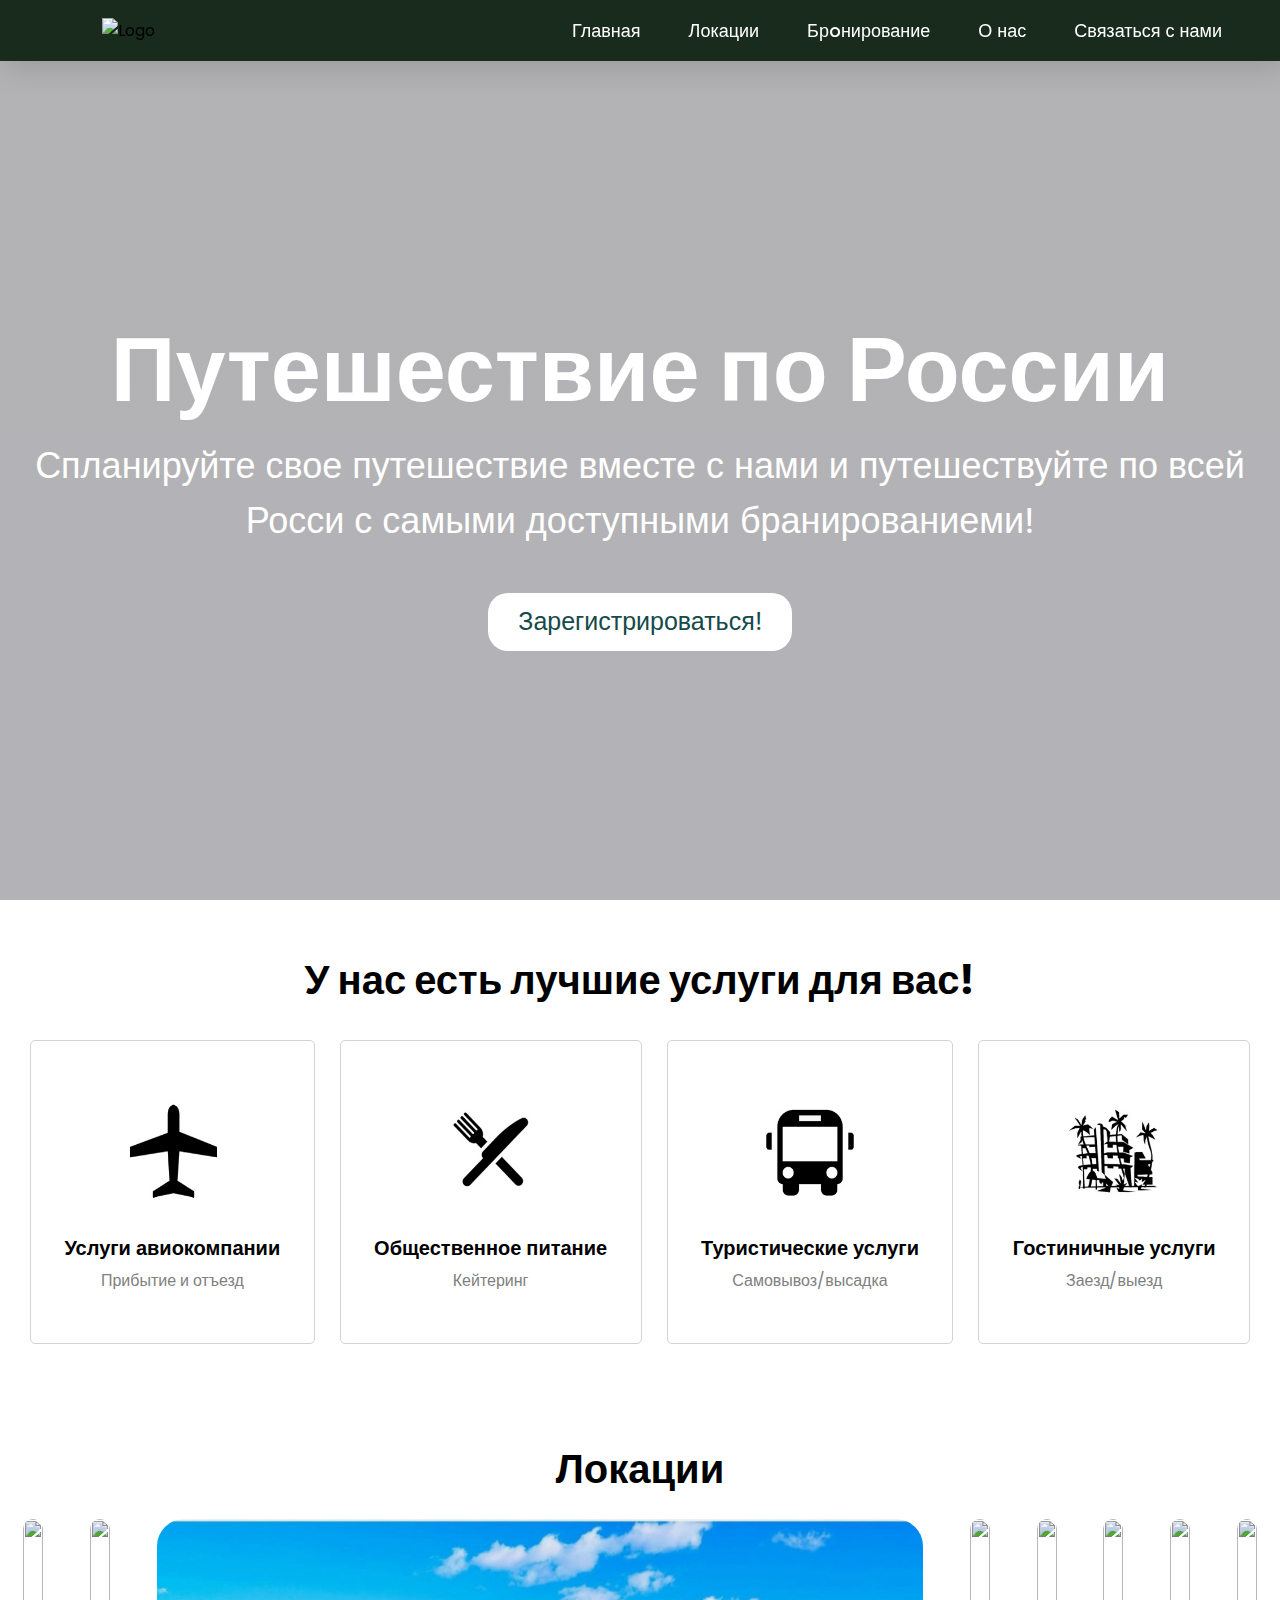
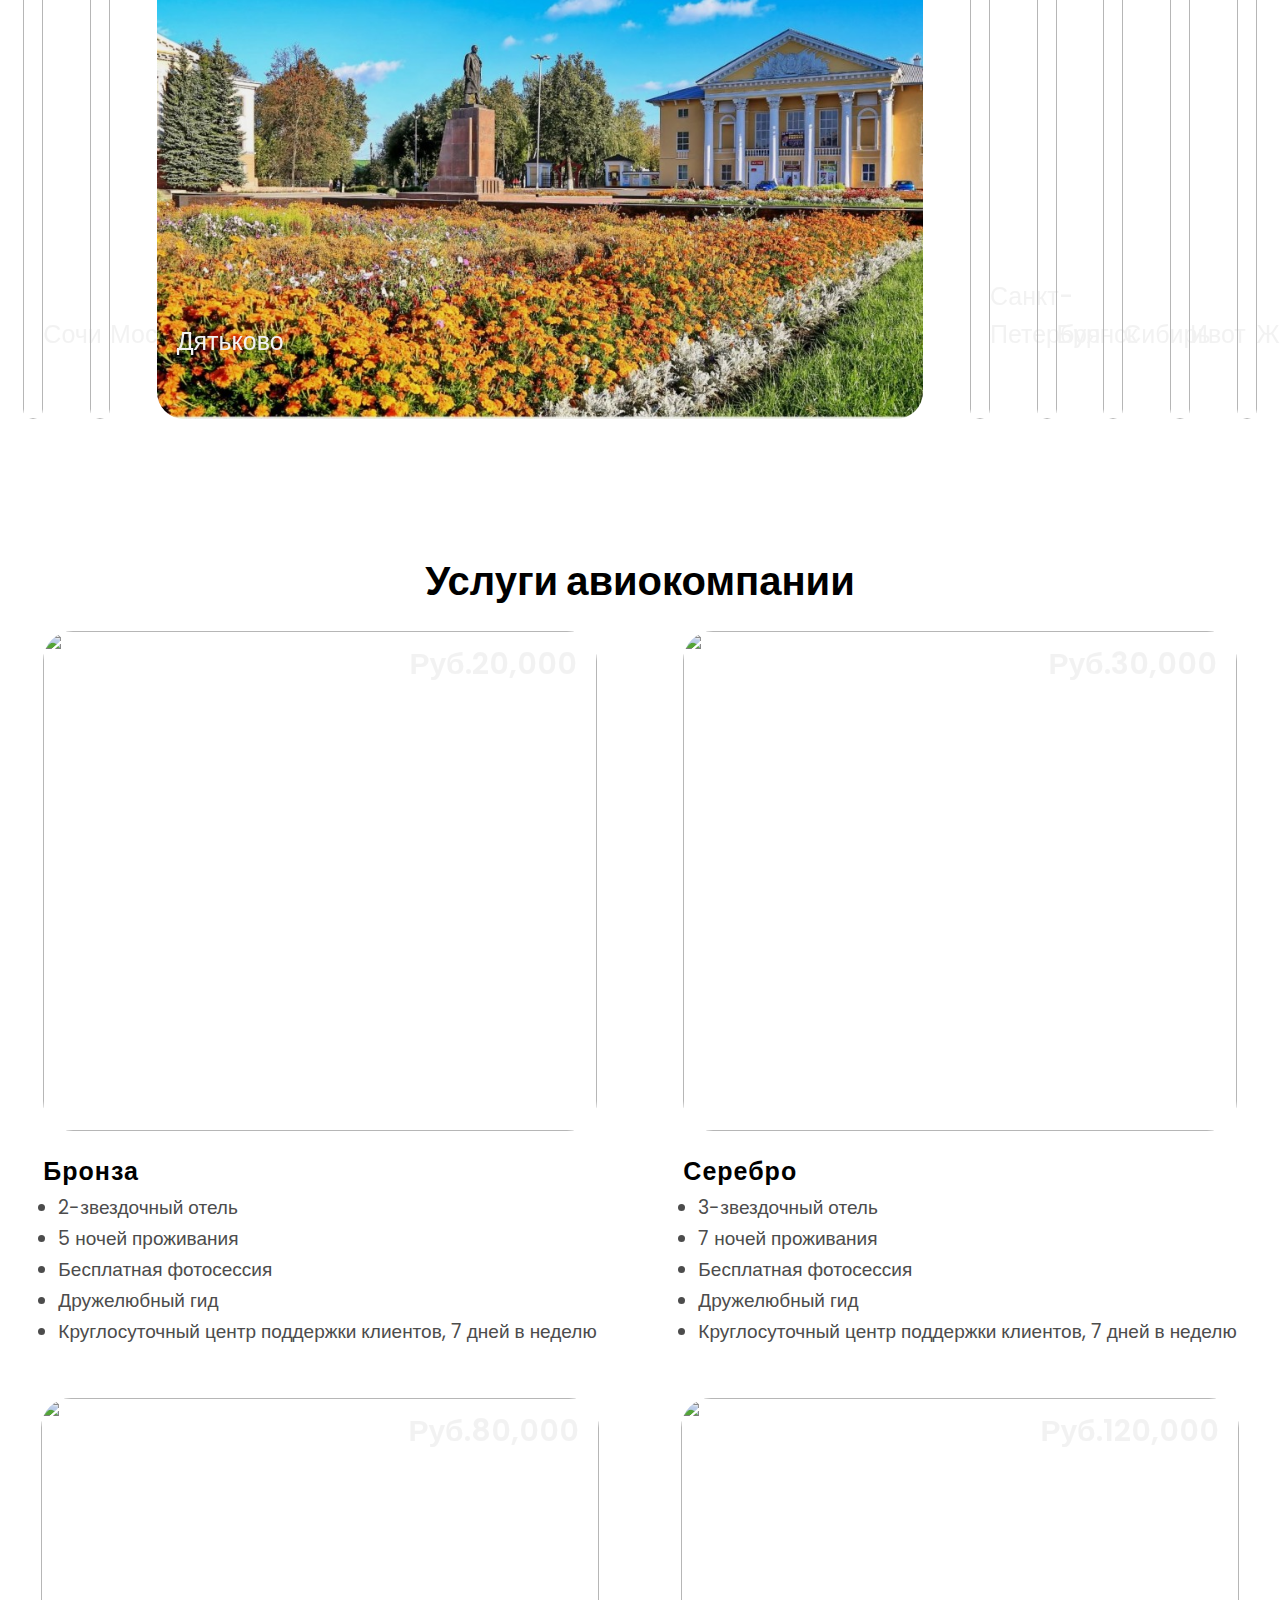
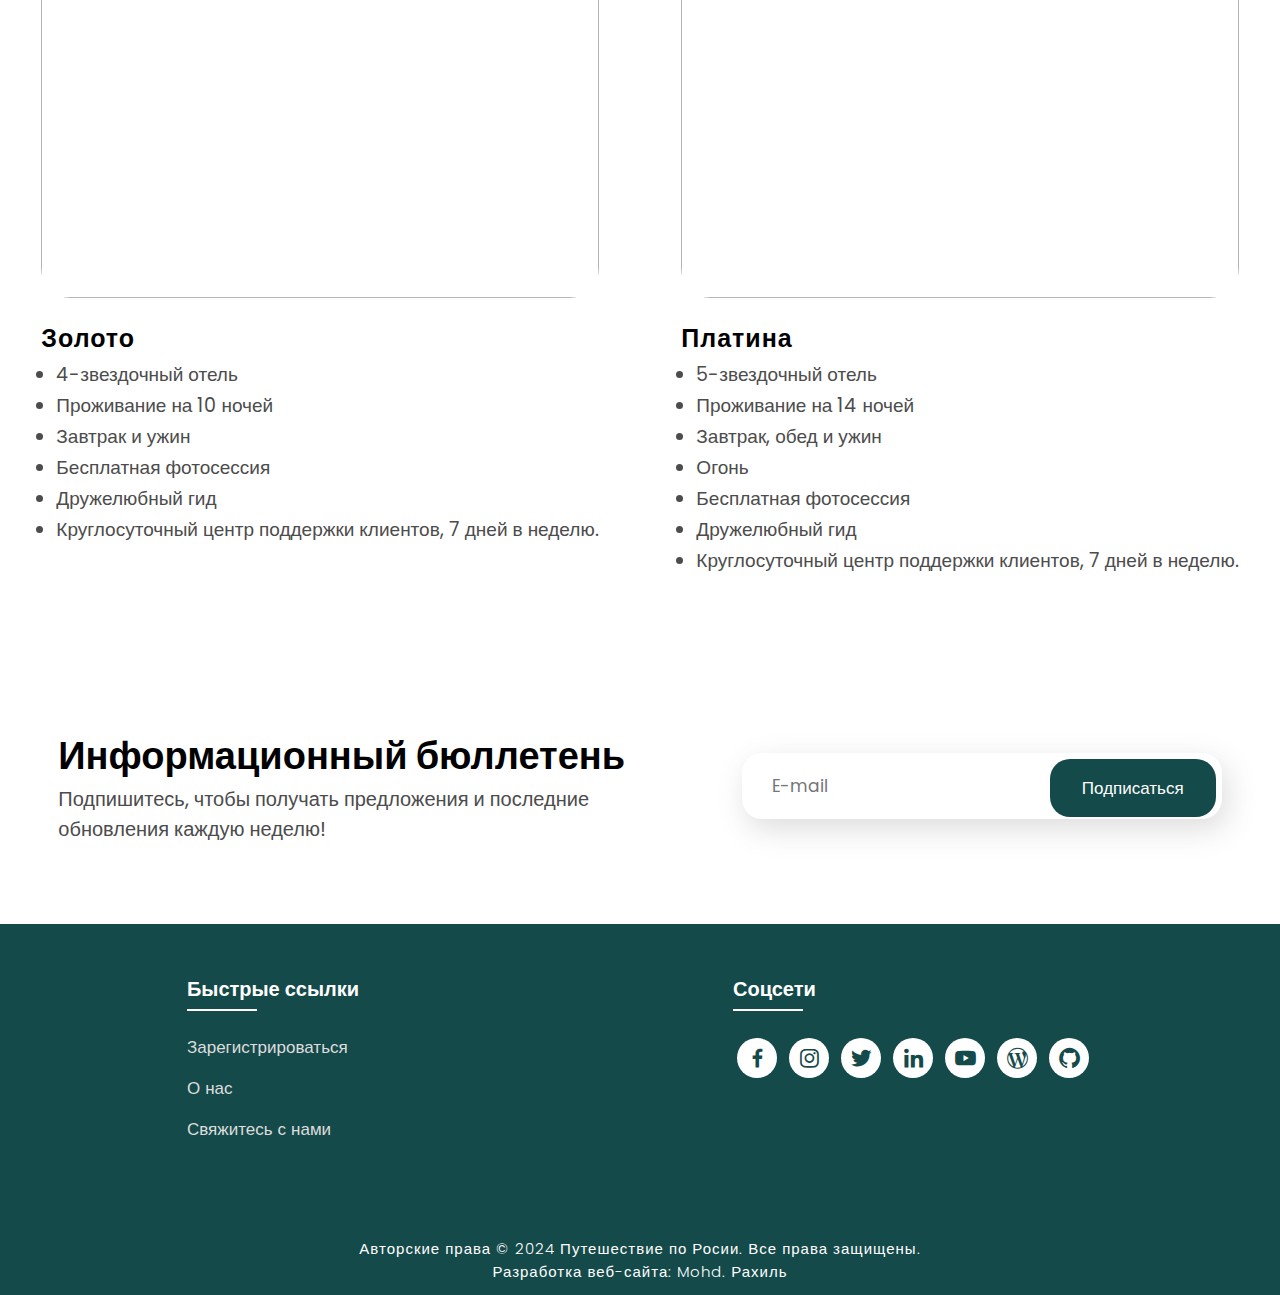
==== Путешествие по Росии/index.html @ 88f35659 "Add files via upload" ====
<!DOCTYPE html>
<html lang="ru">
<head>
    <meta charset="UTF-8">
    <meta http-equiv="X-UA-Compatible" content="IE=edge">
    <meta name="viewport" content="width=device-width, initial-scale=1.0">
    <title>Путешествие по России</title>
    <link rel="icon" href="./files/logo.png">
    <link rel="stylesheet" type="text/css" href="./css/style.css">
    <link rel="preconnect" href="https://fonts.googleapis.com">
    <link rel="preconnect" href="https://fonts.gstatic.com" crossorigin>
    <link href="https://fonts.googleapis.com/css2?family=Paytone+One&family=Poppins:wght@100;200;300;400;500;600;700;800;900&display=swap" rel="stylesheet">
    <link rel="stylesheet"
    href="https://unpkg.com/boxicons@latest/css/boxicons.min.css">
   
</head>
<body>

<!-- Background Video & Header -->

    <div class="banner">
        <video src="./files/bgvid.mp4" type="video/mp4" autoplay muted loop></video>
    
    <!-- Header -->

    <div class="content" id="home"> 
        <nav>
            <img src="./files/logo.png" class="logo" alt="Logo" title="FirstFlight Travels">
            
            <ul class="navbar">
                <li>
                    <a href="#home">Главная</a>
                    <a href="#locations">Локации</a>
                    <a href="#package">Брoнирование</a>
                    <a href="./about.html">О нас</a>
                    <a href="./about.html">Связаться с нами</a>
                </li>
            </ul>
        </nav>
 
        <div class="title">
            <h1>Путешествие по России</h1>
            <p>Спланируйте свое путешествие вместе с нами и путешествуйте по всей Росси с самыми доступными бранированиеми!</p>
            <a href="./register.html" class="button">Зарегистрироваться!</a>
        </div>
        </div>
    </div>

<!-- Services -->

<section class="container">
    <div class="text">
        <h2>У нас есть лучшие услуги для вас!</h2>
    </div>
    <div class="rowitems">
        <div class="container-box">
        <div class="container-image">
           <img src="./files/1a.jpg" alt="Flight Services">
        </div>
            <h4>Услуги авиокомпании</h4>
            <p>Прибытие и отъезд</p>
        </div>
    
        <div class="container-box">
        <div class="container-image">
           <img src="./files/2a.jpg" alt="Food Services">
        </div>
            <h4>Общественное питание</h4>
            <p>Кейтеринг</p>
        </div>

        <div class="container-box">
        <div class="container-image">
            <img src="./files/3a.jpg" alt="Travel Services">
        </div>
            <h4>Туристические услуги</h4>
            <p>Самовывоз/высадка</p>
        </div>

        <div class="container-box">
        <div class="container-image">
            <img src="./files/4a.jpg" alt="Hotel Services">
        </div>
            <h4>Гостиничные услуги</h4>
            <p>Заезд/выезд</p>
        </div>

    </div>

    </div>

</section>

<!-- Locations -->

<section class="locations" id="locations">
    <div class="package-title">
        <h2>Локации</h2>
    </div>

    <div class="location-content">
        
        <a href="./locations.html#kashmir" target="_blank"><div class="col-content">
            <img src="./files/otdyh-sochi1.jpg" alt="">
            <h5>Сочи</h5>
        </div></a>

        <a href="./locations.html#istanbul" target="_blank"><div class="col-content">
            <img src="./files/moskva.jpg" alt="">
            <h5></h5>
            <h5>Москва</h5>
        </div></a>

        <a href="./locations.html#paris" target="_blank"><div class="col-content">
            <img src="./files/12_1591648976.jpg" alt="">
            <h5>Дятьково</h5>
        </div></a>

        <a href="./locations.html#bali" target="_blank"><div class="col-content">
            <img src="./files/Alye-Parusa-Sankt-Peterburg.jpg" alt="">
            <h5>Санкт-Петербург</h5>
        </div></a>

        <a href="./locations.html#dubai" target="_blank"><div class="col-content">
            <img src="./files/Курган-Бессмертия.jpg" alt="">
            <h5>Брянск</h5>
        </div></a>

        <a href="./locations.html#geneva" target="_blank"><div class="col-content">
            <img src="./files/сивирь.jpeg" alt="">
            <h5>Сибирь</h5>
        </div></a>

        <a href="./locations.html#port-blair" target="_blank"><div class="col-content">
            <img src="./files/ivot_001_20100808_vabrk.jpg" alt="">
            <h5>Ивот</h5>
        </div></a>

        <a href="./locations.html#rome" target="_blank"><div class="col-content">
            <img src="./files/Железногорск.jpg" alt="">
            <h5>Железногорск</h5>
        </div></a>

    </div>
</section>

<!-- Packages -->

<section class="package" id="package">
    <div class="package-title">
        <h2>Услуги авиокомпании</h2>
    </div>

    <div class="package-content">
        
        <div class="box">
            <div class="image">
                <img src="./files/p1.jpg" alt="">
                <h3>Руб.20,000</h3>
            </div>
        
        <div class="dest-content">
            <div class="location">
                <h4>Бронза</h4>
                <ul class="pac-details">
                    <li>2-звездочный отель</li>
                    <li>5 ночей проживания</li>
                    <li>Бесплатная фотосессия</li>
                    <li>Дружелюбный гид</li>
                    <li>Круглосуточный центр поддержки клиентов, 7 дней в неделю</li>
                </ul>
            </div>
        </div>
        </div>
        
        <div class="box">
            <div class="image">
                <img src="./files/p2.jpg" alt="">
                <h3>Руб.30,000</h3>
            </div>
        
        <div class="dest-content">
            <div class="location">
                <h4>Серебро</h4>
                <ul class="pac-details">
                    <li>3-звездочный отель</li>
                    <li>7 ночей проживания</li>
                    <li>Бесплатная фотосессия</li>
                    <li>Дружелюбный гид</li>
                    <li>Круглосуточный центр поддержки клиентов, 7 дней в неделю</li>
                </ul>
            </div>
        </div>
        </div>

        <div class="box">
            <div class="image">
                <img src="./files/p3.jpg" alt="">
                <h3>Руб.80,000</h3>
            </div>
        
        <div class="dest-content">
            <div class="location">
                <h4>Золото</h4>
                <ul class="pac-details">
                    <li>4-звездочный отель</li>
                    <li>Проживание на 10 ночей</li>
                    <li>Завтрак и ужин</li>
                    <li>Бесплатная фотосессия</li>
                    <li>Дружелюбный гид</li>
                    <li>Круглосуточный центр поддержки клиентов, 7 дней в неделю.</li>
                </ul>
            </div>
        </div>
        </div>

        <div class="box">
            <div class="image">
                <img src="./files/p4.jpg" alt="">
                <h3>Руб.120,000</h3>
            </div>
        
        <div class="dest-content">
            <div class="location">
                <h4>Платина</h4>
                <ul class="pac-details">
                    <li>5-звездочный отель</li>
                    <li>Проживание на 14 ночей</li>
                    <li>Завтрак, обед и ужин</li>
                    <li>Огонь</li>
                    <li>Бесплатная фотосессия</li>
                    <li>Дружелюбный гид</li>
                    <li>Круглосуточный центр поддержки клиентов, 7 дней в неделю.</li>
                </ul>
            </div>
        </div>
        </div>

    </div>

</section>

<!-- Newsletter -->

<section class="newsletter">
    <div class="newstext">
        <h2>Информационный бюллетень</h2>
        <p>Подпишитесь, чтобы получать предложения и последние<br>обновления каждую неделю!</p>
    </div>

    <div class="send">
        <form action="">
            <input type="email" name="emailid" placeholder="E-mail" required>
            <input type="submit" value="Подписаться">
        </form>
    </div>

</section>

<!-- Footer -->

<section class="footer">
    <div class="foot">
        <div class="footer-content">
            
            <div class="footlinks">
                <h4>Быстрые ссылки</h4>
                <ul>
                    <li><a href="./register.html">Зарегистрироваться</a></li>
                    <li><a href="./about.html">О нас</a></li>
                    <li><a href="./contact.html">Свяжитесь с нами</a></li>
                </ul>
            </div>

            <div class="footlinks">
                <h4>Соцсети</h4>
                <div class="social">
                    <a href="https://www.facebook.com/mohd.rahil.blogger" target="_blank"><i class='bx bxl-facebook'></i></a>
                    <a href="https://www.instagram.com/mohdrahil101" target="_blank"><i class='bx bxl-instagram' ></i></a>
                    <a href="https://www.twitter.com/mohdrahil101" target="_blank"><i class='bx bxl-twitter' ></i></a>
                    <a href="https://www.linkedin.com/in/mohdrahil101" target="_blank"><i class='bx bxl-linkedin' ></i></a>
                    <a href="https://www.youtube.com/techdollarz" target="_blank"><i class='bx bxl-youtube' ></i></a>
                    <a href="https://www.mohdrahil.wordpress.com" target="_blank"><i class='bx bxl-wordpress' ></i></a>
                    <a href="https://www.github.com/mohdrahil101" target="_blank"><i class='bx bxl-github'></i></a>
                </div>
            </div>
            
        </div>
    </div>

    <div class="end">
        <p>Авторские права © 2024 Путешествие по Росии. Все права защищены.<br>Разработка веб-сайта: Mohd. Рахиль</p>
    </div>
</section>


 
</body>
</html>
---- Путешествие по Росии/css/style.css ----
*{
    padding:0;
    margin:0;
    box-sizing:border;
    font-family:'Poppins',sans-serif;
    text-decoration: none;
    list-style: none;
    scroll-behavior: smooth;
}

/* Home page */

.banner{
    width:100%;
    height: 100vh;
    overflow: hidden;
    display: flex;
    justify-content: center;
    align-items: center;
}

.banner video{
    position: absolute;
    top: 0;
    left: 0;
    object-fit: cover;
    width: 100%;
    height: 100%;
    pointer-events: none;
}

.content{
    position: relative;
    z-index: 1;
    width: 100%;
    height: 100vh;
    background-image: linear-gradient(rgba(1, 0, 5, 0.3),rgba(4, 1, 17, 0.3));



}

nav{
    width: 100%;
    position: fixed;
    background-color: rgb(24, 43, 28);
    box-shadow: 5px 5px 30px rgba(0, 0, 0, 15%);
    display: flex;
    align-items: center;
    justify-content: space-between;
}

nav .logo{
    width: 60px;
    margin: 2vh;
    margin-left: 8%;
}

nav ul li{
    list-style: none;
    display: inline-block;
    margin-left: 40px;
}

.navbar{
    display: flex;
    margin-right: 4vh;
}

.navbar a{
    color: white;
    font-size: 18px;
    padding: 10px 22px;
    border-radius: 4px;
    font-weight: 500;   
    text-decoration: none;
    transition: ease 0.40s;
}

.navbar a:hover,.navbar a.active{
    background: white;
    color: black;
    box-shadow: 5px 10px 30px rgb(85 85 85 / 20%);
    border-radius: 5px;
    
}

nav ul li a{
    text-decoration: none;
    color: rgb(255, 255, 255);
    font-size: 17px;
}

.title{
    text-decoration: none;
    /* display: inline-block; */
    font-size: 4vh;
    color: rgb(255, 255, 255);
    padding: 14px 17px;
    margin-top: 32vh;
    text-align: center;
    vertical-align: center;
}

.title h1{
    font-size: 10vh;
    text-shadow: 2px black;
    transition: ease 0.3s;
}

.title h1:hover{
    color:transparent;
    -webkit-text-stroke: 1px white;
    
}

.button{
    display: inline-block;
    margin-top:5vh;
    font-size: 25px;
    padding: 10px 30px;
    color: rgb(21, 74, 74);
    /* background-color:rgb(164, 44, 44); */
    background-color: white;
    border-radius: 20px;
    text-decoration: none;
    transition: ease 0.30s;
}

.button:hover{
    transform: scale(1.1);
    color: white;
    background-color: rgb(21, 74, 74);
    /* border: 2px solid rgb(42, 37, 68); */
    box-shadow: 5px 10px 30px rgba(0, 0, 0, 0.4);
    padding: 10px 30px;
}

/* Services */

.text h2{
    font-size: 40px;
    font-weight: 650;
    margin-top: 40px;
    margin-bottom: 10px;
    line-height: 2;
    text-align: center;
}

.rowitems{
    display: grid;
    grid-template-columns: repeat(auto-fit,minmax(100px,auto));
    gap: 25px;
    align-items: center;
    text-align: center;
    margin-top: 20px;
    margin-left: 30px ;
    margin-right: 30px;
    margin-bottom:10px ;
}

.container-box{
    border: 1px solid #d3d3d3;
    border-radius: 5px;
    padding: 50px 10px;
    transition: all 0.7s ease 0s;
    cursor: pointer;
}

.container-image img{
    height: 100px;
    width: 100px;
    padding: 10px;
    margin-bottom: 15px;
}

.container-box h4{
    font-size: 20px;
    margin-bottom: 5px;
    font-weight: 550;
}

.container-box p{
    font-size: 16px;
    color: #808080;
}

.container-box:hover{
    transform: translateX(3px);
    box-shadow: 5px 20px 50px rgba(78, 78, 78, 0.1);
    border: 1px solid transparent;
    border-radius: 0px;
}

/* Packages */

.package-title{
    text-align: center;
}

.package-title h2{
    font-size: 40px;
    font-weight: 650;
    padding-top: 75px;
    padding-bottom: 10px;
    line-height: 2;
}

.package-content{
    display: flex;
    justify-content: space-around;
    flex-wrap: wrap;
}

.image{
    position: relative;
    transition: all 0.3s cubic-bezier(0.445,0.05,0.55,0.95);
    cursor: pointer;
    filter: brightness(95%);
}

.image img{
    width: 100%;
    height: 500px;
    border-radius: 30px;
}

.image h3{
    color: white;
    position: absolute;
    font-size: 30px;
    font-weight: 600;
    text-align: center;
    top: 10px;
    right: 20px;
}

.dest-content{
    display: flex;
    flex-wrap: wrap;
    justify-content: space-between;
    align-items: center;
    padding-top: 15px;
    margin-bottom: 50px;
}

.location h4{
    font-size: 25px;
    letter-spacing: 1px;
    font-weight: 600;
    margin-bottom: 2px;
}

.pac-details li{
    font-size: 19px;
    color: #4c4c4c;
    margin-left: 15px;
    margin-bottom: 2px;
    list-style-type: disc;
}

.image:hover{
    filter: brightness(120%);
    transform: scale(1.03);
}

/* Locations */

.location-content{
    display: flex;
    justify-content: space-around;
    flex-wrap: wrap;
}

.col-content{
    position: relative;
    filter:brightness(95%);
    transition: all 0.3s cubic-bezier(0.445,0.05,0.55,0.95);

}

.col-content img{
    margin-bottom: 40px;
    height: 500px;
    border-radius: 27px;
    width: 100%;
    
}

.col-content h5{
    position: absolute;
    font-size: 25px;
    color: white;
    font-weight: 500;
    left: 20px;
    bottom: 105px;
    cursor: pointer;
}

.col-content p{
    position: absolute;
    font-size: 20px;
    color: white;
    left: 20px;
    bottom: 80px;
    cursor: pointer;
}

.col-content:hover{
    filter: brightness(120%);
    transform: scale(1.03);
    cursor: pointer;
}

/* Newsletter */

.newsletter{
    display: flex;
    flex-wrap: wrap;
    align-items: center;
    justify-content: space-around;
}

.newstext h2{
    margin-top: 100px;
    font-size: 38px;
}

.newstext p{
    font-size: 20px;
    color: #4c4c4c;
}

.newsletter form{
    margin-top: 100px;
    width: 100%;
    position: relative;
}

.newsletter form input:first-child{
    display: inline-block;
    width: 300px;
    font-size: 17px;
    outline: none;
    border: none;
    border-radius: 20px;
    padding: 20px 150px 20px 30px;
    box-shadow: 5px 10px 30px rgb(85 85 85 / 20%);
}

.newsletter form input:last-child{
    display: inline-block;
    position: absolute;
    outline: none;
    border: 2px solid transparent;
    border-radius: 20px;
    color: white;
    background-color: rgb(21, 74, 74);
    padding: 14px 30px;
    cursor: pointer;
    font-size: 17px;
    font-weight: 450;
    top: 6px;
    right: 6px;
    transition: ease 0.30s;
}

.newsletter form input:last-child:hover{
    border: 2px solid rgb(21, 74, 74);
    background-color: white;
    color: rgb(21, 74, 74);
}


/* Footer */

.footer{
    margin-top: 80px;
    background-color: rgb(21, 74, 74);
}

.foot{
    padding: 20px 0;
}

.footer-content{
    display: flex;
    flex-wrap: wrap;
    justify-content: space-around;
    
}

.footlinks h4{
    margin-top: 30px;
    font-size: 20px;
    font-weight: 600;
    color: white;
    margin-bottom: 30px;
    position: relative;
}


.footlinks h4::before{
    content: "";
    position: absolute;
    height: 2px;
    width: 70px;
    left: 0;
    bottom: -7px;
    background: white;
}

.footlinks ul li{
    margin-bottom: 15px;
}

.footlinks ul li a{
    font-size: 17px;
    color: #dddddd;
    display: block;
    transition: ease 0.30s;
}

.footlinks ul li a:hover{
    transform: translate(6px);
    color: white;
}

.social a{
    font-size: 25px;
    margin: 4px;
    height: 40px;
    width: 40px;
    color: rgb(21, 74, 74);
    background-color: white;
    display: inline-flex;
    justify-content: center;
    align-items: center;
    border-radius: 20px;
    transition: ease 0.30s;
}

.social a:hover{
    transform: scale(1.2);
}

.end{
    text-align: center;
    padding-top: 60px;
    padding-bottom: 12px;
}

.end p{
    font-size: 15px;
    color: white;
    letter-spacing: 1px;
    font-weight: 300;
}

/* About Us */

.aboutbody{
    background-color: #191919;
}

.about{
    width: 100%;
    padding: 78px 0px;
}

.about img{
    height: auto;
    width: 400px;
}

.abt-text{
    width: 500px;
}

.abt-text h1{
    font-size: 70px;
    color: white;
    margin-bottom: 20px;
    letter-spacing: 1px;
}

.abt-text h1 span{
    color: #fc0050;
    letter-spacing: 1px;
}

.abt-text p{
    color: white;
    font-size: 24px;
    margin-bottom: 45px;
    line-height: 30px;
    letter-spacing: 1px;
}

.main{
    width: 1130px;
    max-width: 95%;
    margin: 0 auto;
    display: flex;
    align-items: center;
    justify-content: space-around;
}

.connectbtn{
    display: inline-block;
    background-color: #fc0050;
    font-size: 18px;
    color: white;
    font-weight: bold;
    padding: 13px 30px;
    border-radius: 30px;
    transition: ease 0.4s;
    border: 2px solid transparent;
    letter-spacing: 1px;
}

.connectbtn:hover{
    background-color: transparent;
    border: 2px solid #fc0050;
    transform: scale(1.1);
}

.connect-section{
    margin-top: 26px;
}


.social-icons a{
    height: 40px;
    width: 40px;
    margin: 4px;
    font-size: 30px;
    color: #101010;
    background-color: white;
    border-radius: 20px;
    display: inline-flex;
    justify-content: center;
    align-items: center;
    transition: ease 0.30s;
}

.social-icons a:hover{
    transform: scale(1.2);
}

/* Contact Us */

.contactbody{
    background-color: #101010;
    background-repeat: no-repeat;
    background-size: cover;
    
}

.contact{
    padding: 110px 30%;
    height: 100%;
    min-height: 100vh;
}

.contact-form h1{
    font-size: 80px;
    color: white;
    margin-bottom: 20px;
}

.contact-form h1 span{
    color:#fc0050;
}

.contact-form p{
    color: white;
    line-height: 30px;
    letter-spacing: 1px;
    font-size: 23px;
    margin-bottom: 20px;
}


.contact-form form input,form textarea{
    width: 100%;
    padding: 17px;
    border: none;
    outline: none;
    background-color: #191919;
    font-size: 20px;
    color: white;
    margin-bottom: 10px;
    border-radius: 10px;
}

.contact-form form .submit-btn{
    display: inline-block;
    background-color: #fc0050;
    font-size: 27px;
    font-weight: 600px;
    border: 2px solid transparent;
    border-radius: 40px;
    width: 220px;
    cursor: pointer;
    transition: ease 0.30s;

}

.contact-form form .submit-btn:hover{
    border: 2px solid #fc0050;
    background-color: transparent;
    transform: scale(1.1);

}

/* Registration Form */

.register-body{
    background-color: #101010;
    background-repeat: no-repeat;
    background-size: cover;

}

.registration{
    padding: 110px 30%;
    height: 100%;
    min-height: 100vh;
}

.register-form h1{
    font-size: 80px;
    color: white;
    margin-bottom: 20px;
}
.register-form h1 span{
    color: #fc0050;
}

.register-form{
    color: white;
    font-size: 20px;
}

.register-form form input{
    color: white;
    padding: 17px;
    background-color: #191919;
    font-size: 20px;
    outline: none;
    border: none;
    border-radius: 10px;
    margin-bottom: 20px;
    
}
.register-form h4{
    font-size: 22px;
    font-weight: 500;
    margin-top: 20px;
    color: #fc0050;
}


.register-form form .submitbtn{
    display: inline-block;
    background-color: #fc0050;
    font-size: 27px;
    font-weight: 600px;
    border: 2px solid transparent;
    border-radius: 60px;
    width: 220px;
    cursor: pointer;
    transition: ease 0.30s;
}

.register-form form .submitbtn:hover{
    border: 2px solid #fc0050;
    background-color: transparent;
    transform: scale(1.1);
}


.location-body{
    background-color: #191919;
    color: white;
}

.location-section{
    padding: 110px;
    height: 100%;
    min-height: 100vh;
}

.location-heading h1{
    margin-top: 20px;
    font-size: 60px;
    margin-bottom: 20px;
}

.location-heading h1 span{
    color: #fc0050;
}

.location-detail h1{
    padding-top: 60px;
    color: #fc0050;
    font-size: 40px;
}

.location-detail p{
    font-size: 20px;
    margin-top: 40px;
    margin-bottom: 10px;
}

.location-img img{
    height: 400px;
    width: 400px;
    margin-top: 30px;
    margin-bottom: 30px;
}

.stars i{
    font-size: 20px;
    color: rgb(197, 167, 44);
}
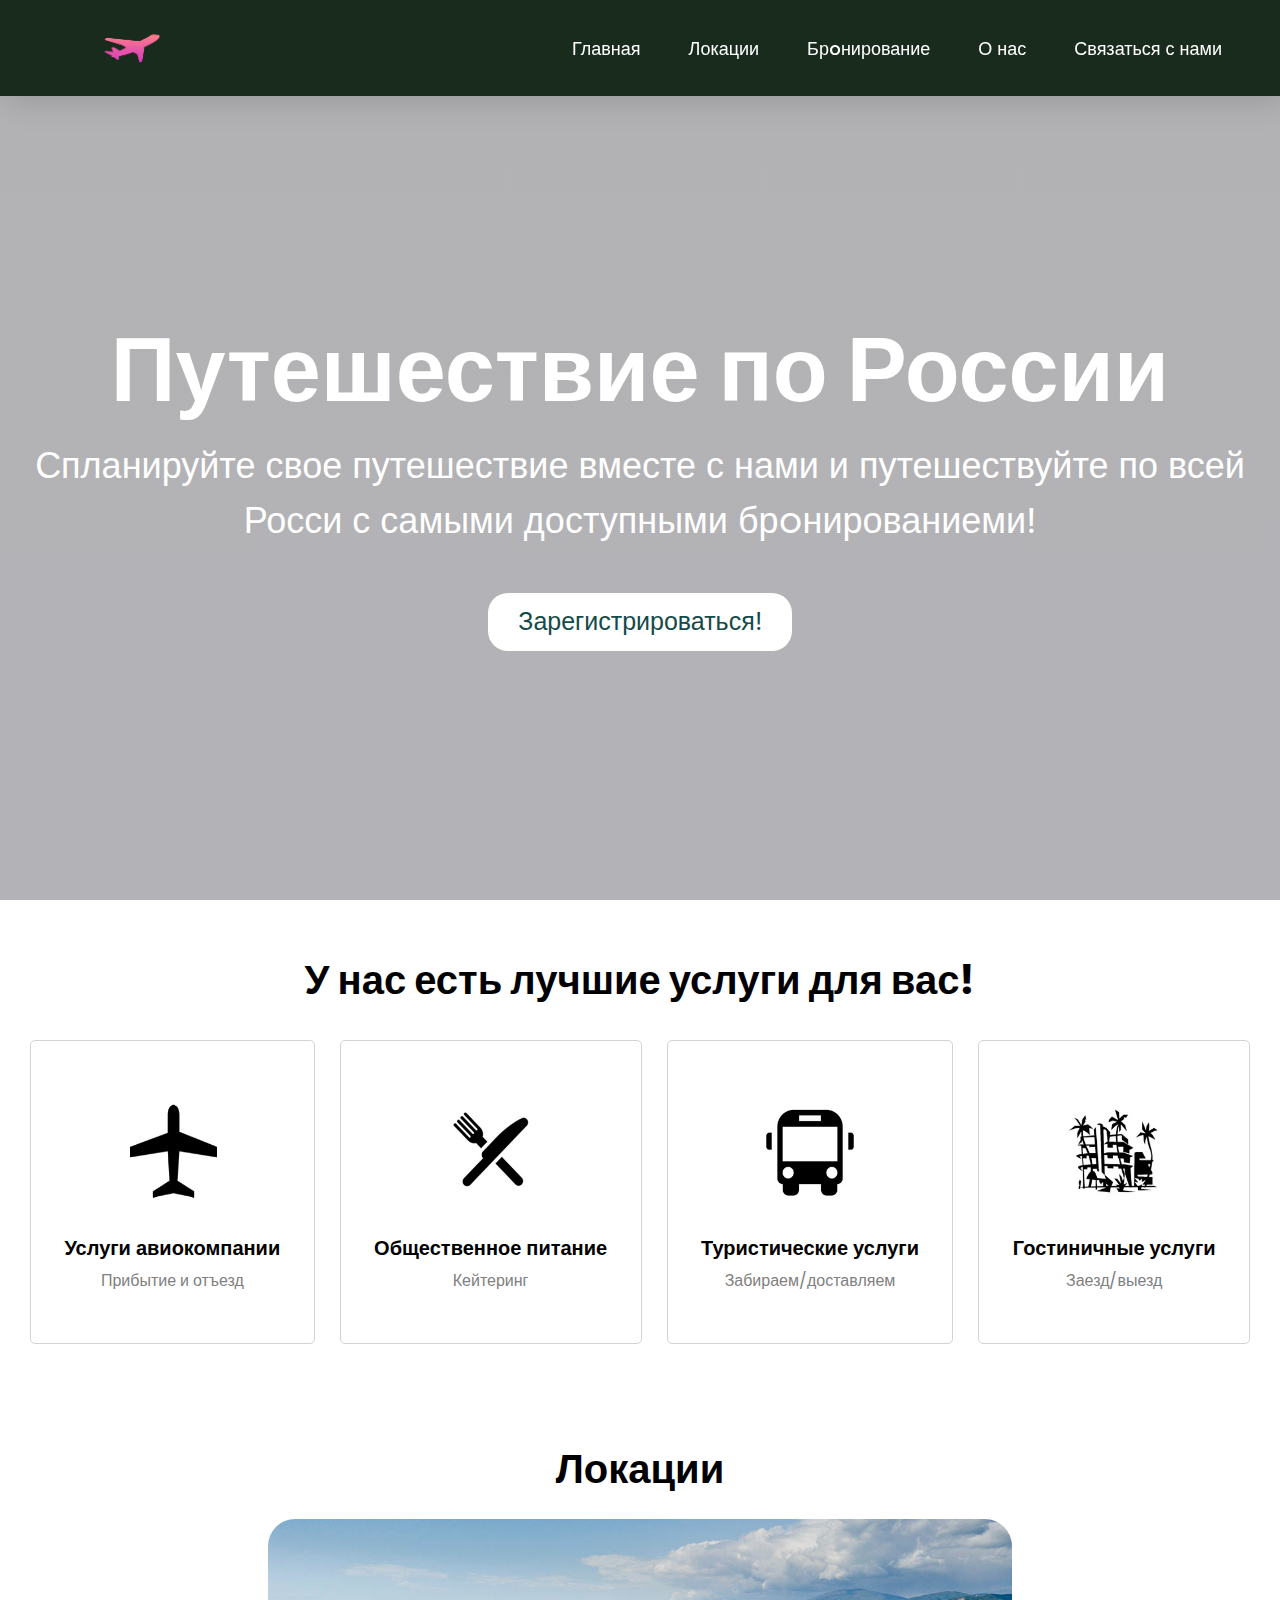
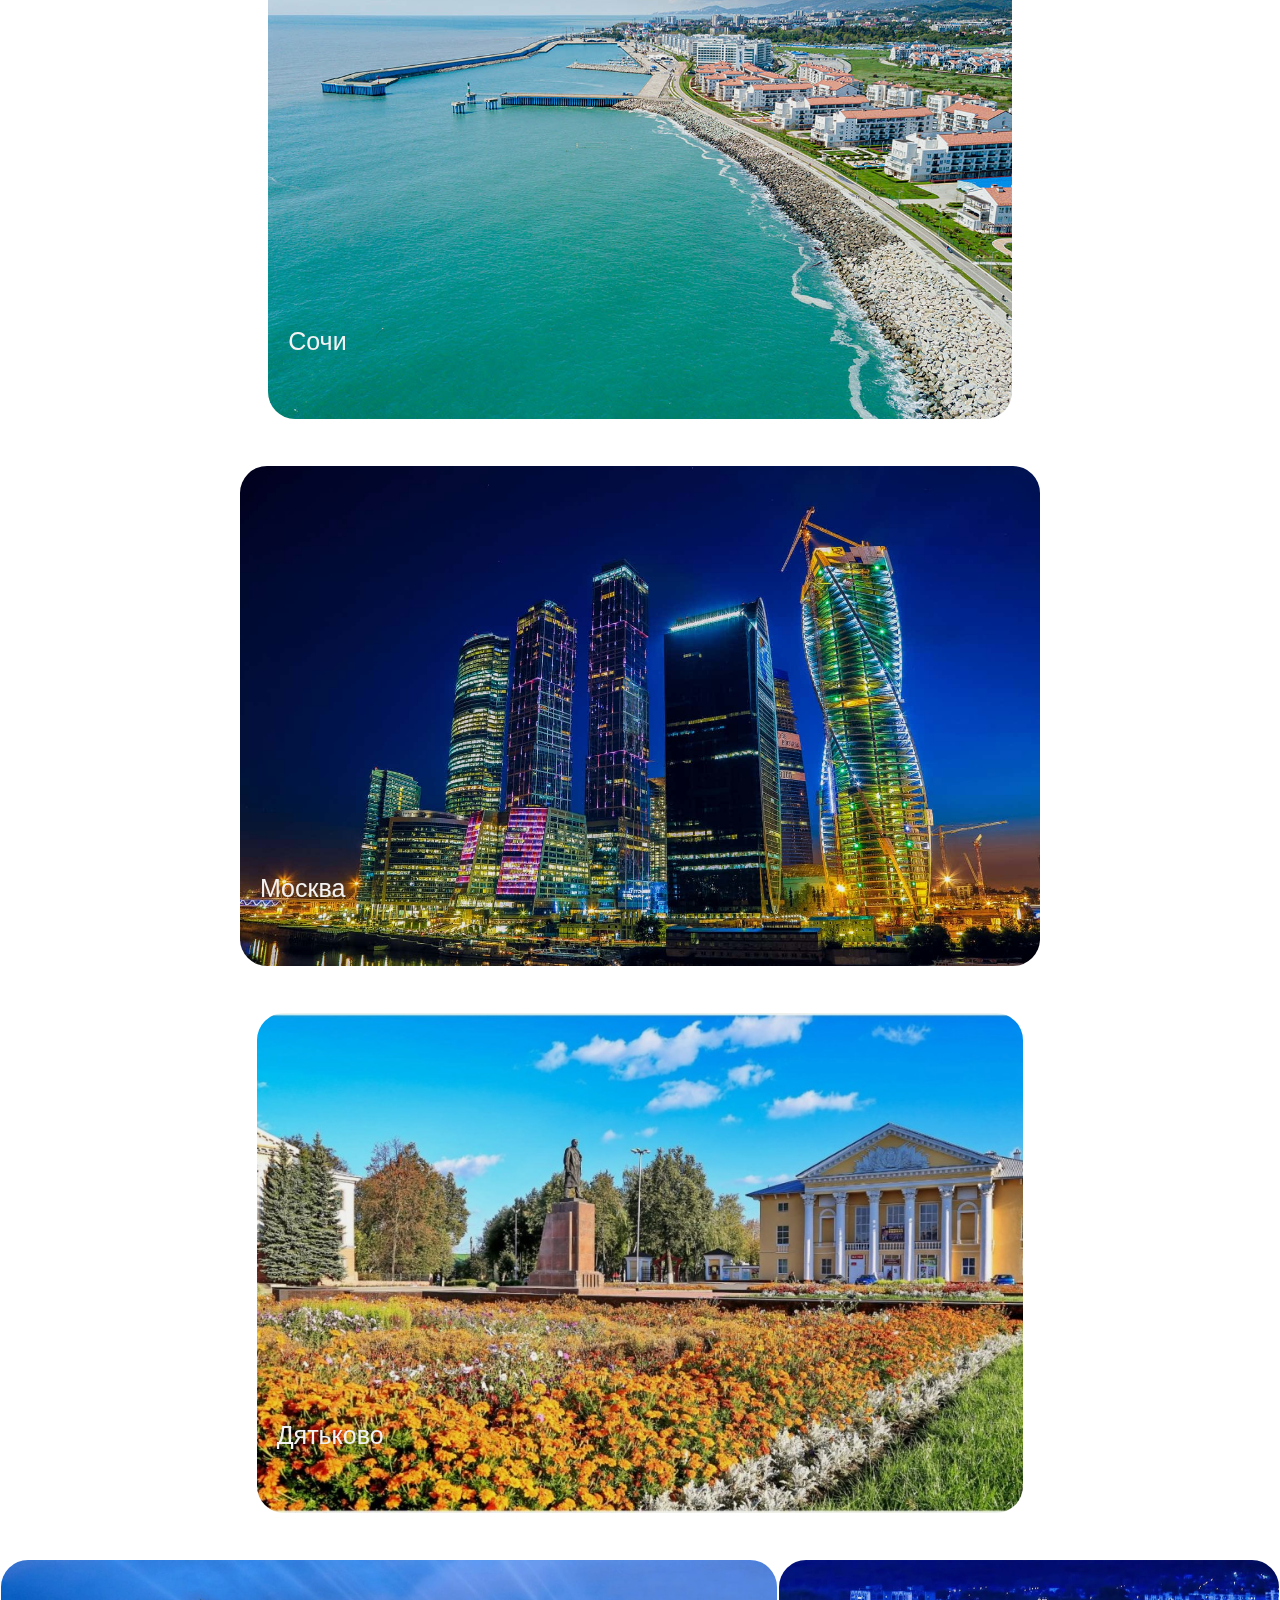
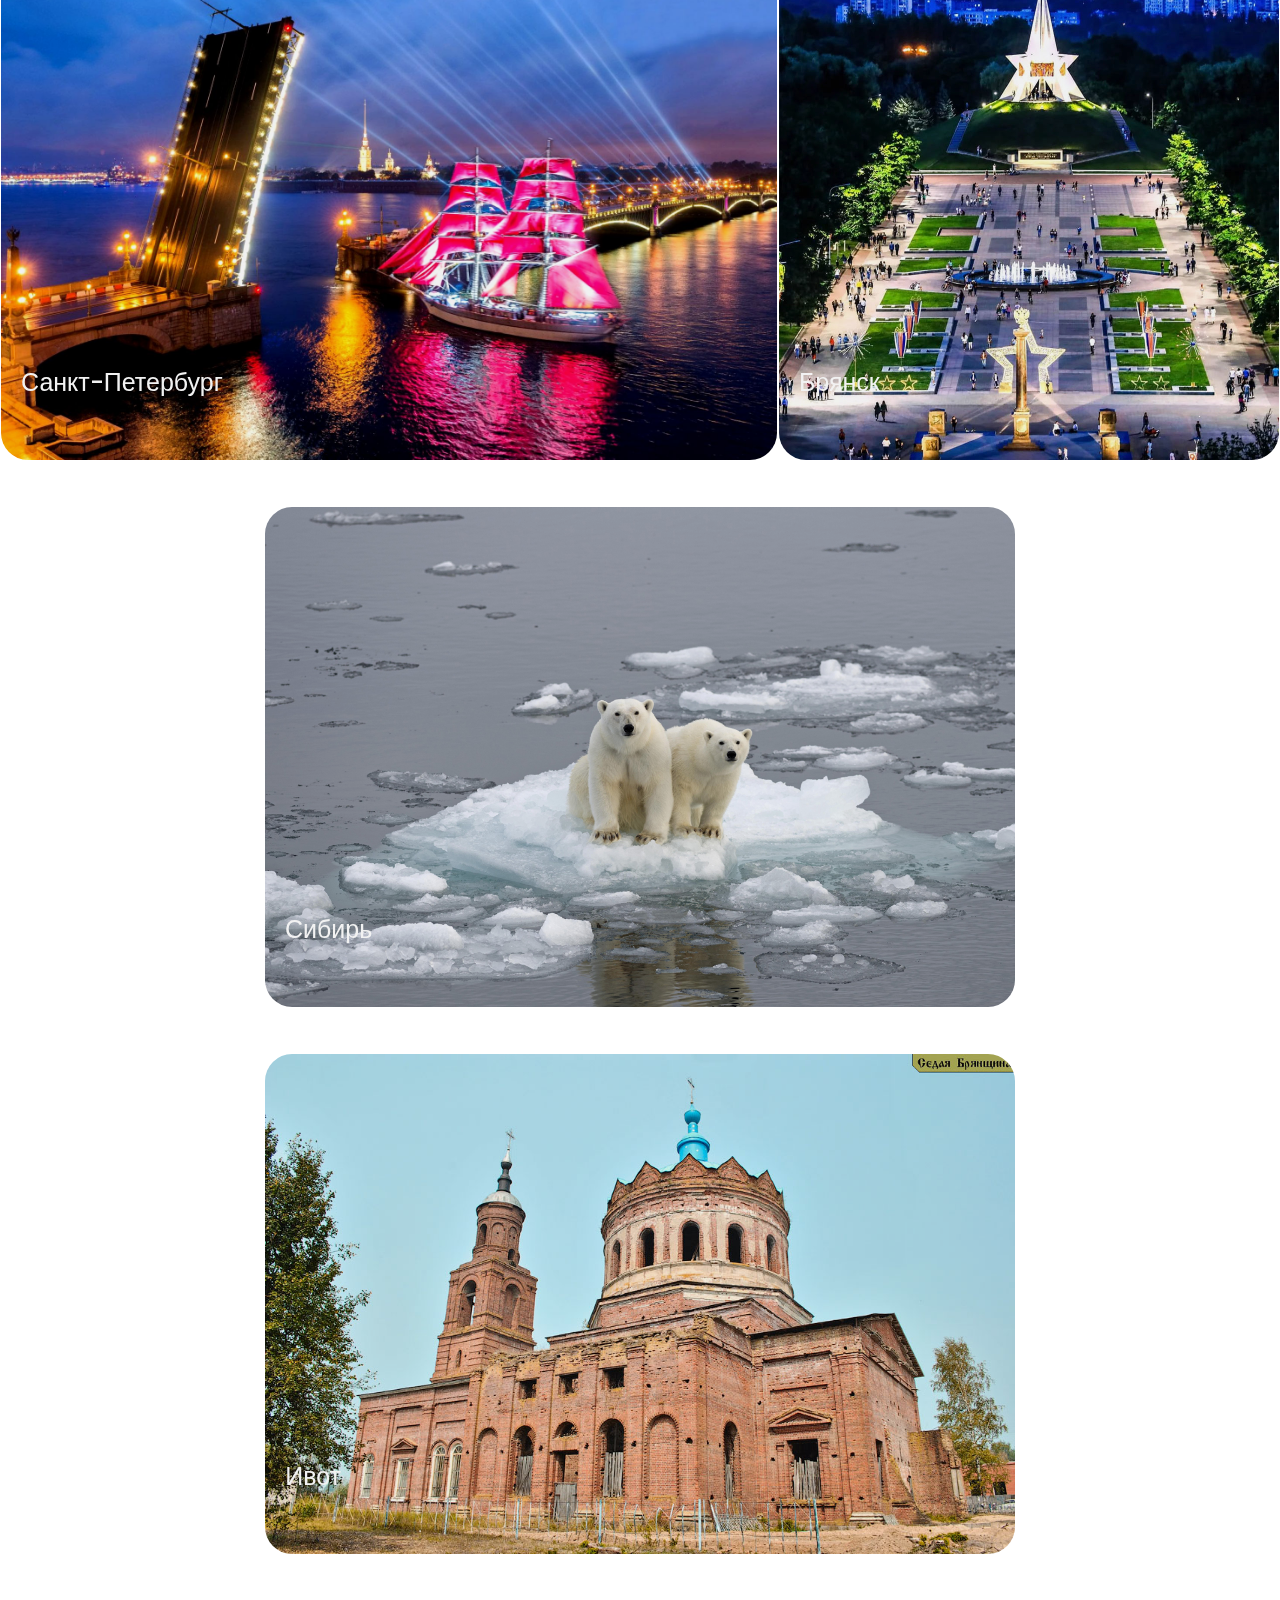
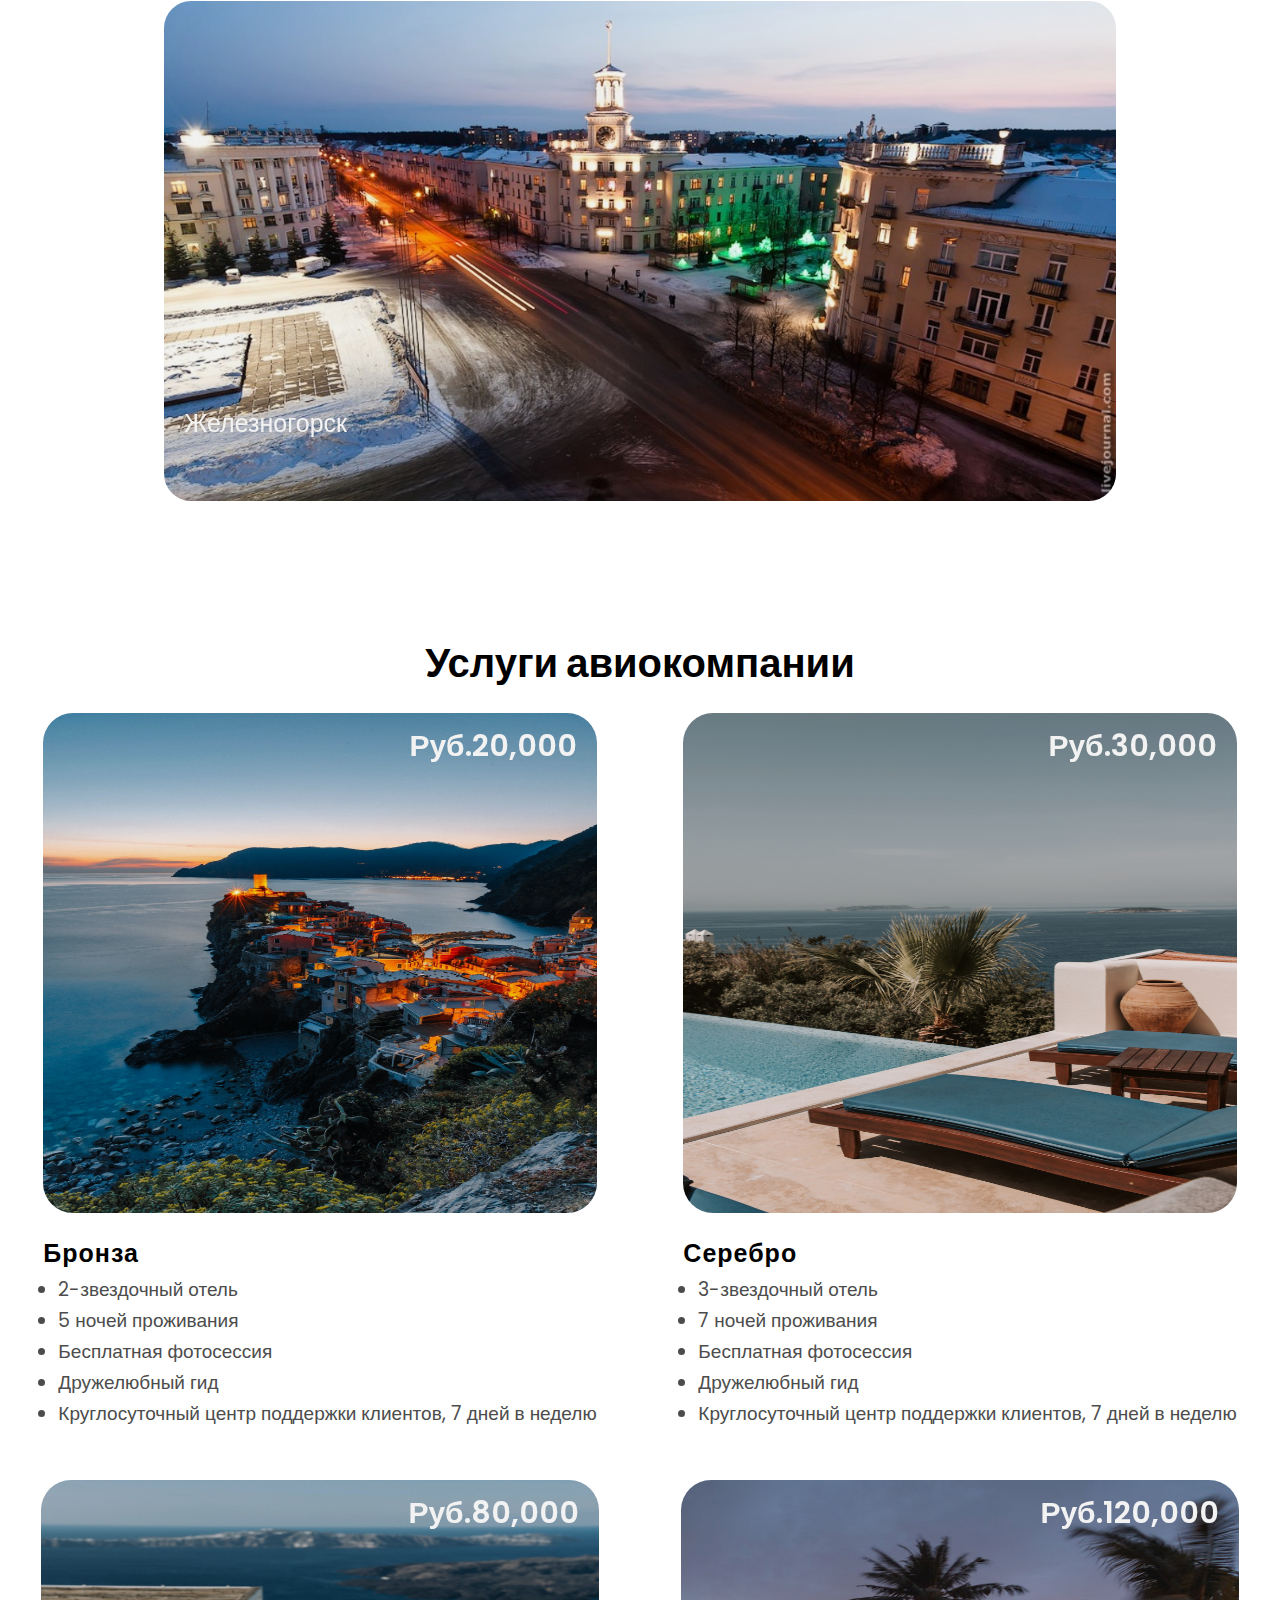
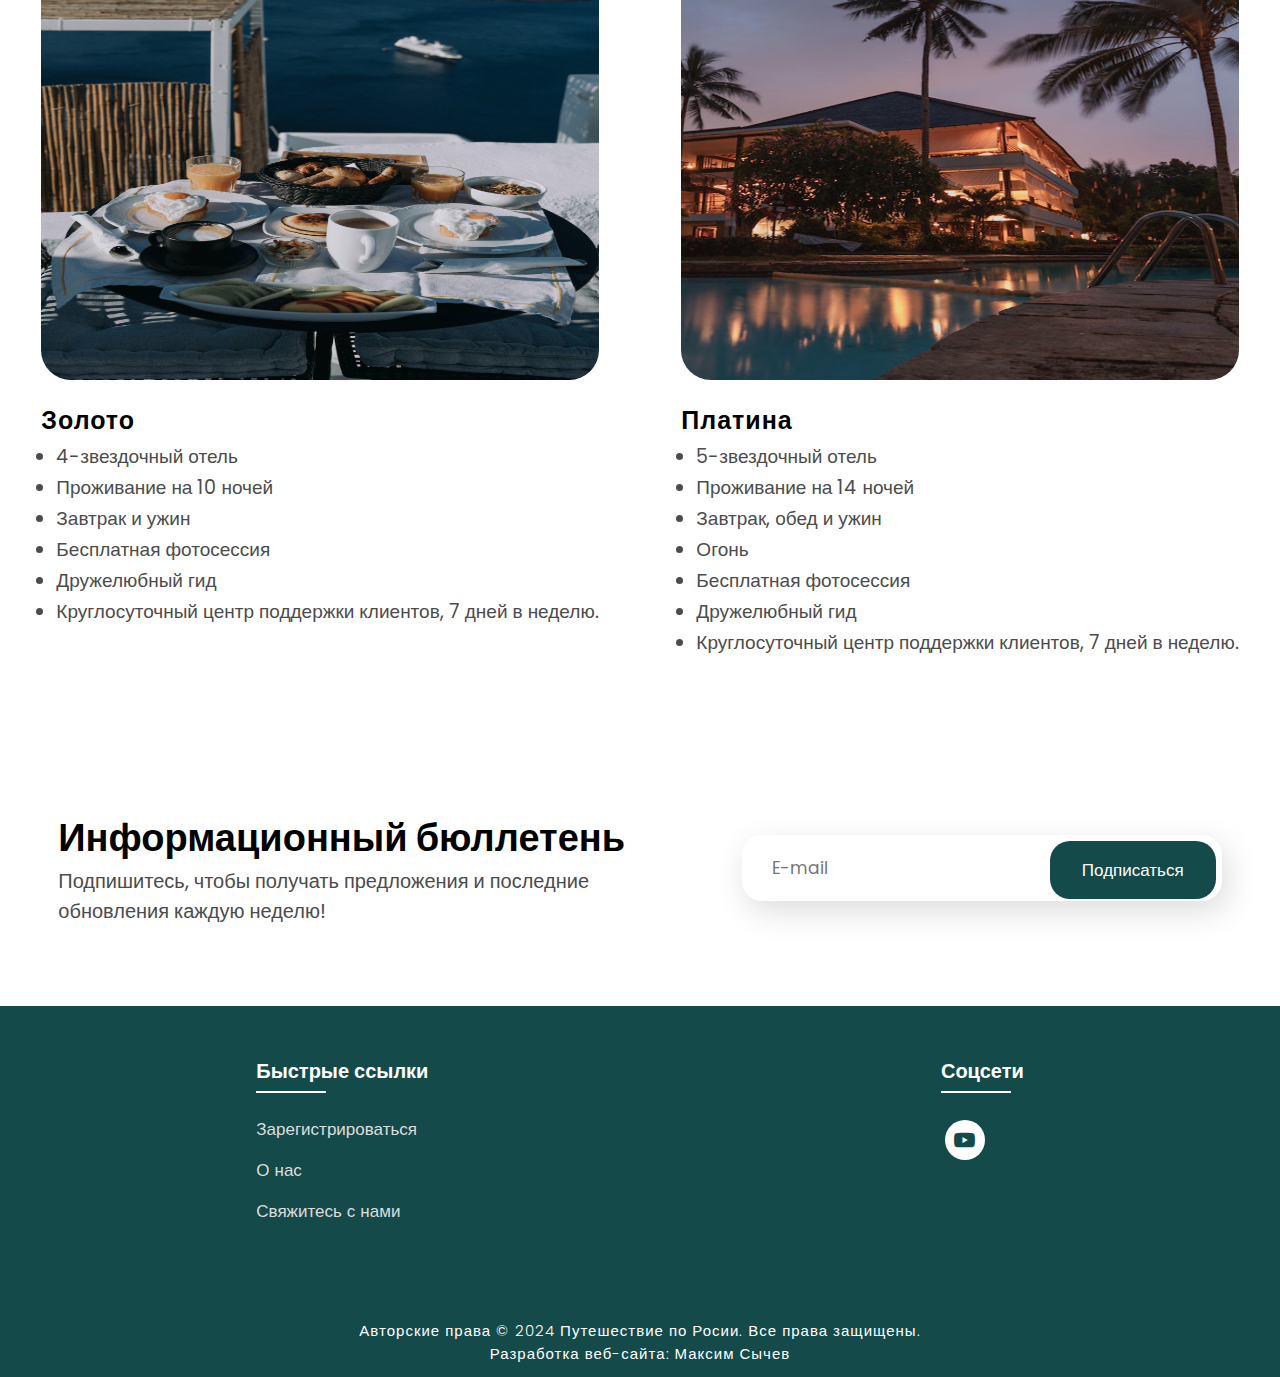
==== commit a198f189: "Add files via upload" ====
--- a/Путешествие по Росии/index.html
+++ b/Путешествие по Росии/index.html
@@ -40,7 +40,7 @@
  
         <div class="title">
             <h1>Путешествие по России</h1>
-            <p>Спланируйте свое путешествие вместе с нами и путешествуйте по всей Росси с самыми доступными бранированиеми!</p>
+            <p>Спланируйте свое путешествие вместе с нами и путешествуйте по всей Росси с самыми доступными брoнированиеми!</p>
             <a href="./register.html" class="button">Зарегистрироваться!</a>
         </div>
         </div>
@@ -74,7 +74,7 @@
             <img src="./files/3a.jpg" alt="Travel Services">
         </div>
             <h4>Туристические услуги</h4>
-            <p>Самовывоз/высадка</p>
+            <p>Забираем/доставляем</p>
         </div>
 
         <div class="container-box">
@@ -275,13 +275,7 @@
             <div class="footlinks">
                 <h4>Соцсети</h4>
                 <div class="social">
-                    <a href="https://www.facebook.com/mohd.rahil.blogger" target="_blank"><i class='bx bxl-facebook'></i></a>
-                    <a href="https://www.instagram.com/mohdrahil101" target="_blank"><i class='bx bxl-instagram' ></i></a>
-                    <a href="https://www.twitter.com/mohdrahil101" target="_blank"><i class='bx bxl-twitter' ></i></a>
-                    <a href="https://www.linkedin.com/in/mohdrahil101" target="_blank"><i class='bx bxl-linkedin' ></i></a>
-                    <a href="https://www.youtube.com/techdollarz" target="_blank"><i class='bx bxl-youtube' ></i></a>
-                    <a href="https://www.mohdrahil.wordpress.com" target="_blank"><i class='bx bxl-wordpress' ></i></a>
-                    <a href="https://www.github.com/mohdrahil101" target="_blank"><i class='bx bxl-github'></i></a>
+                    <a href="https://www.youtube.com/watch?v=7MdDtczKBsY" target="_blank"><i class='bx bxl-youtube' ></i></a>
                 </div>
             </div>
             
@@ -289,7 +283,7 @@
     </div>
 
     <div class="end">
-        <p>Авторские права © 2024 Путешествие по Росии. Все права защищены.<br>Разработка веб-сайта: Mohd. Рахиль</p>
+        <p>Авторские права © 2024 Путешествие по Росии. Все права защищены.<br>Разработка веб-сайта: Максим Сычев</p>
     </div>
 </section>
 
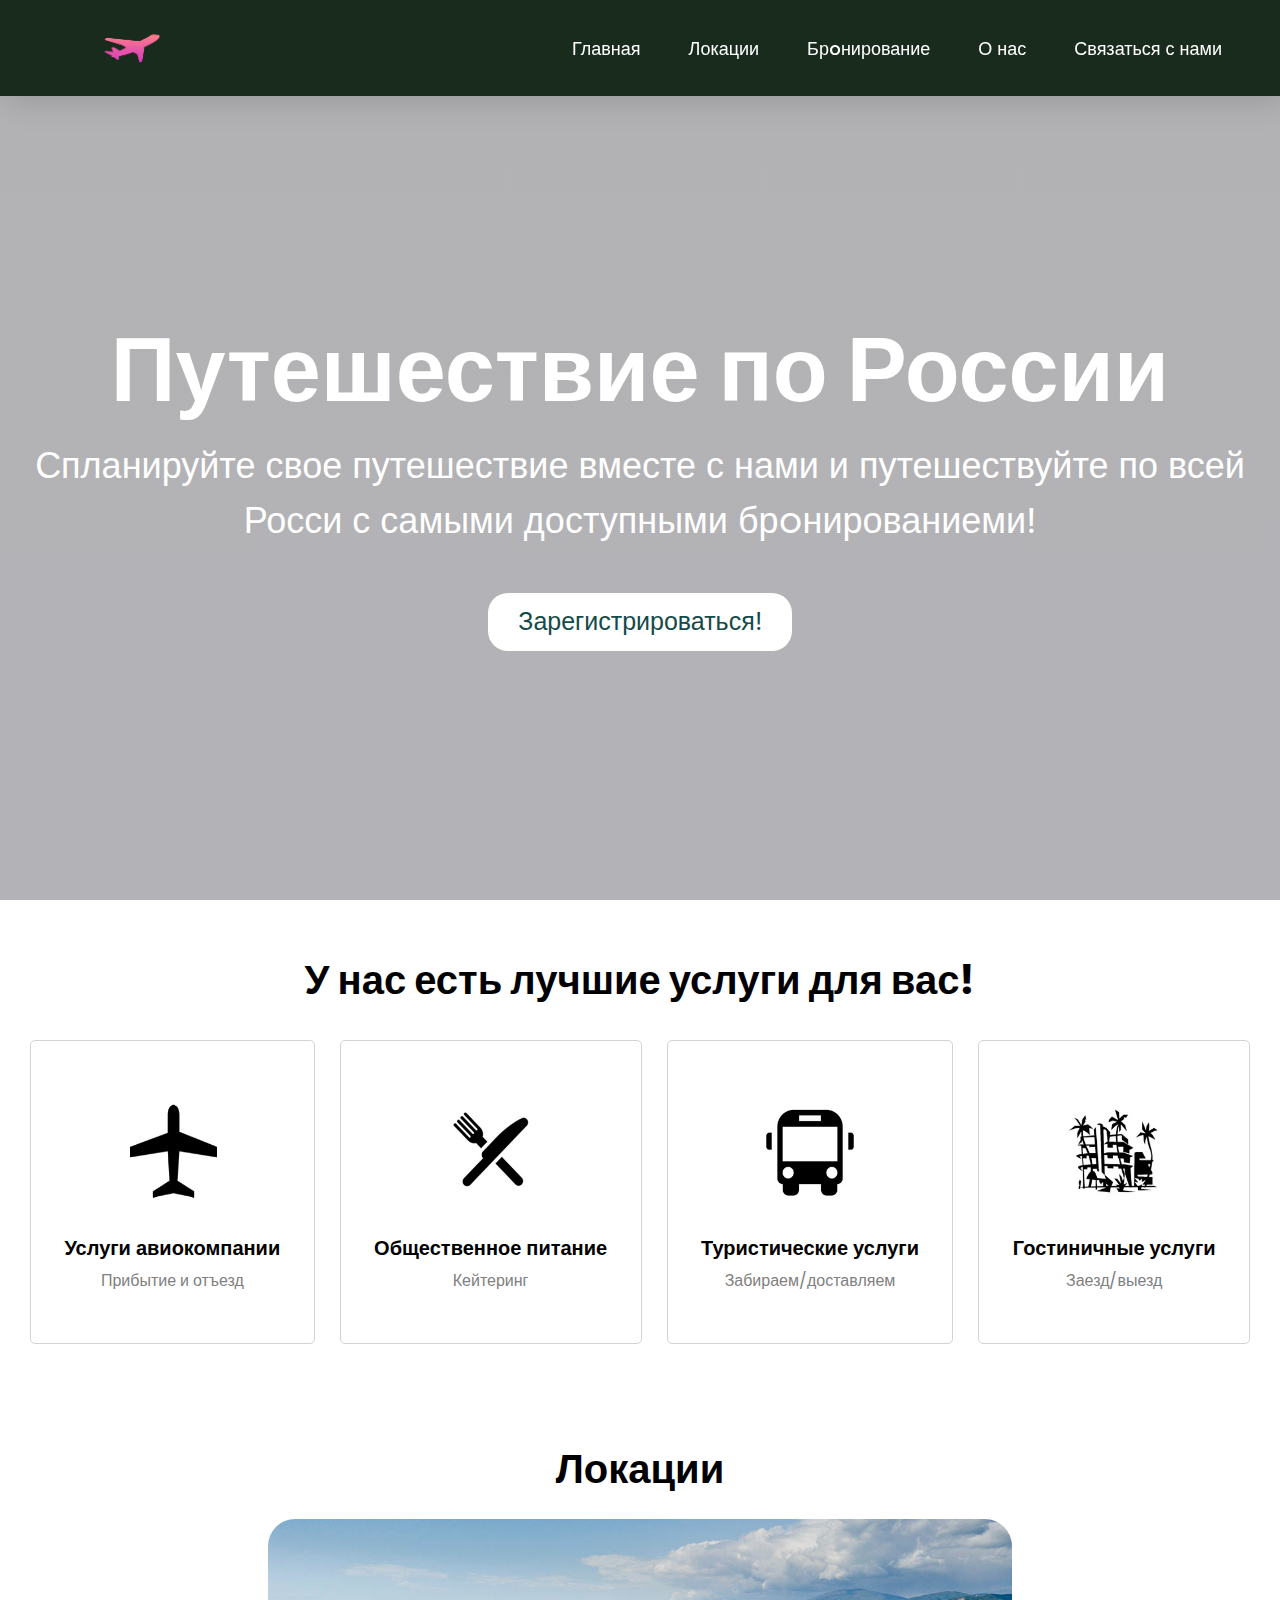
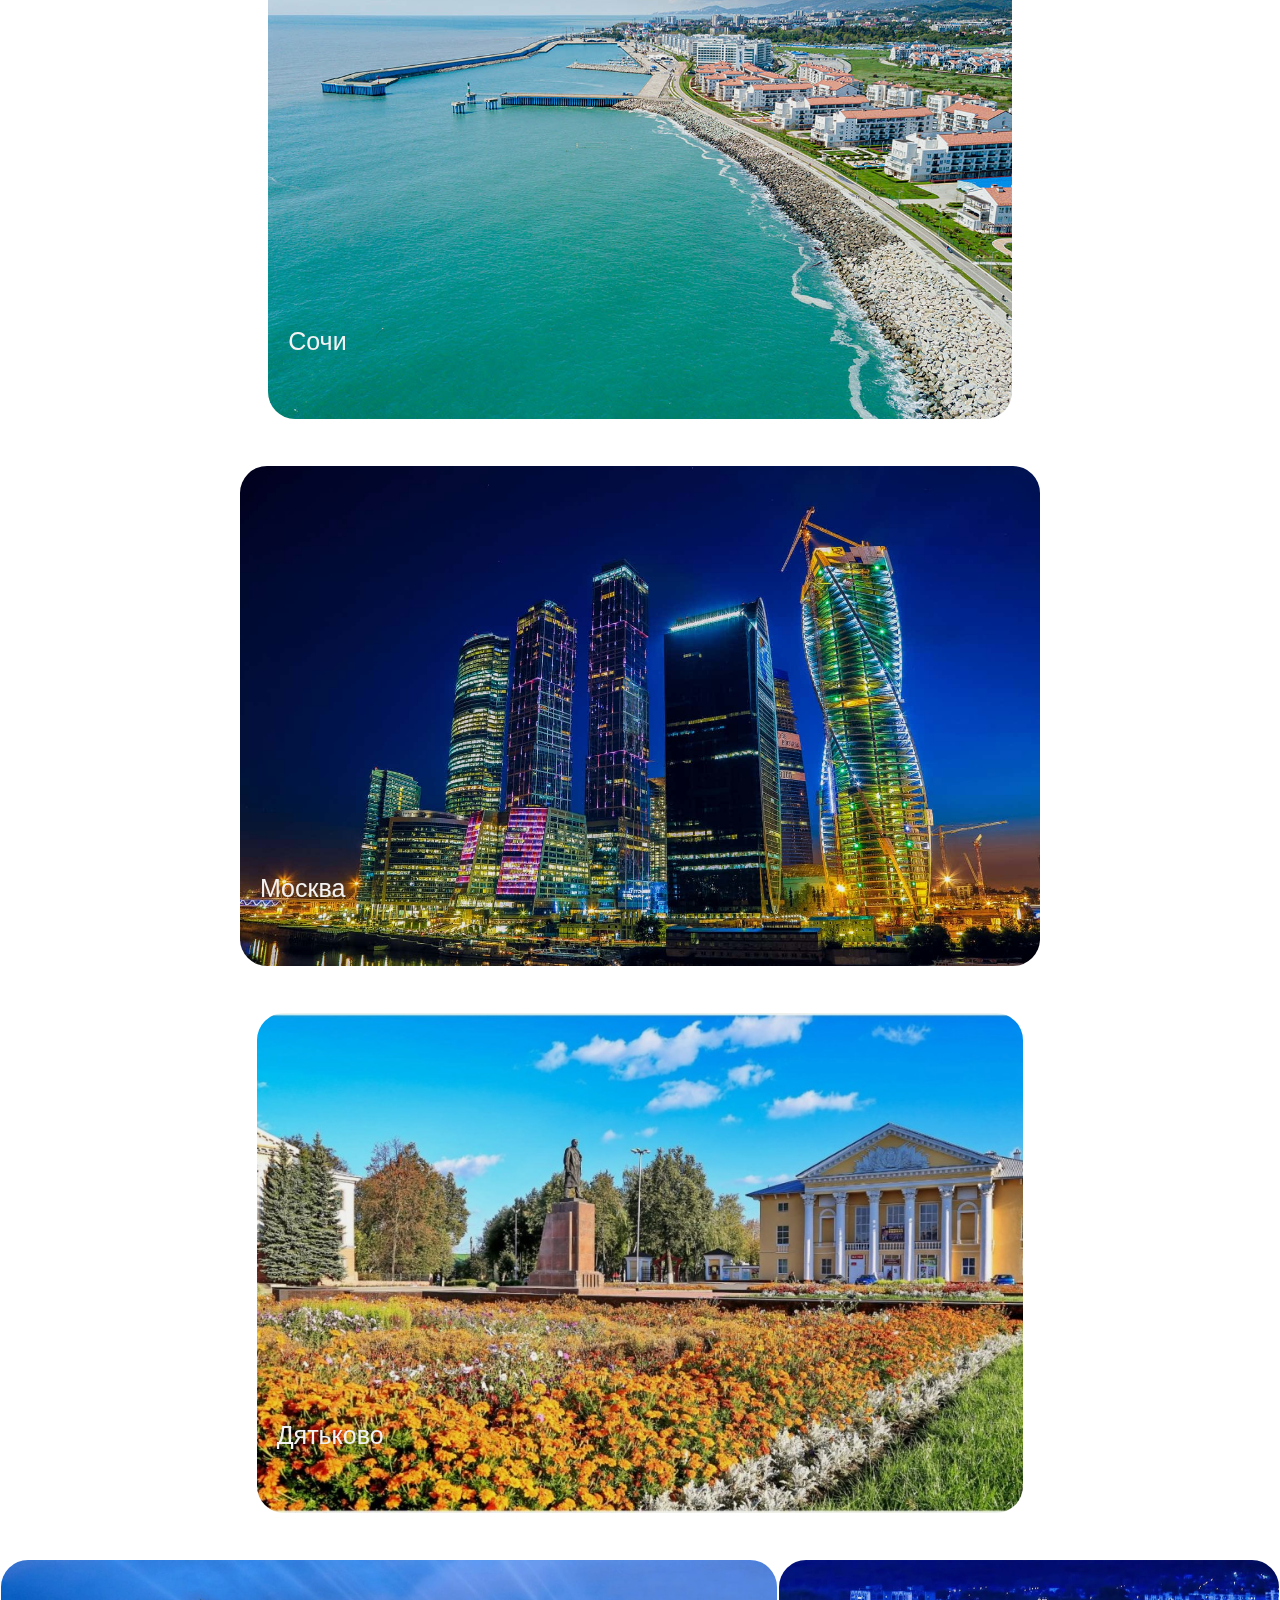
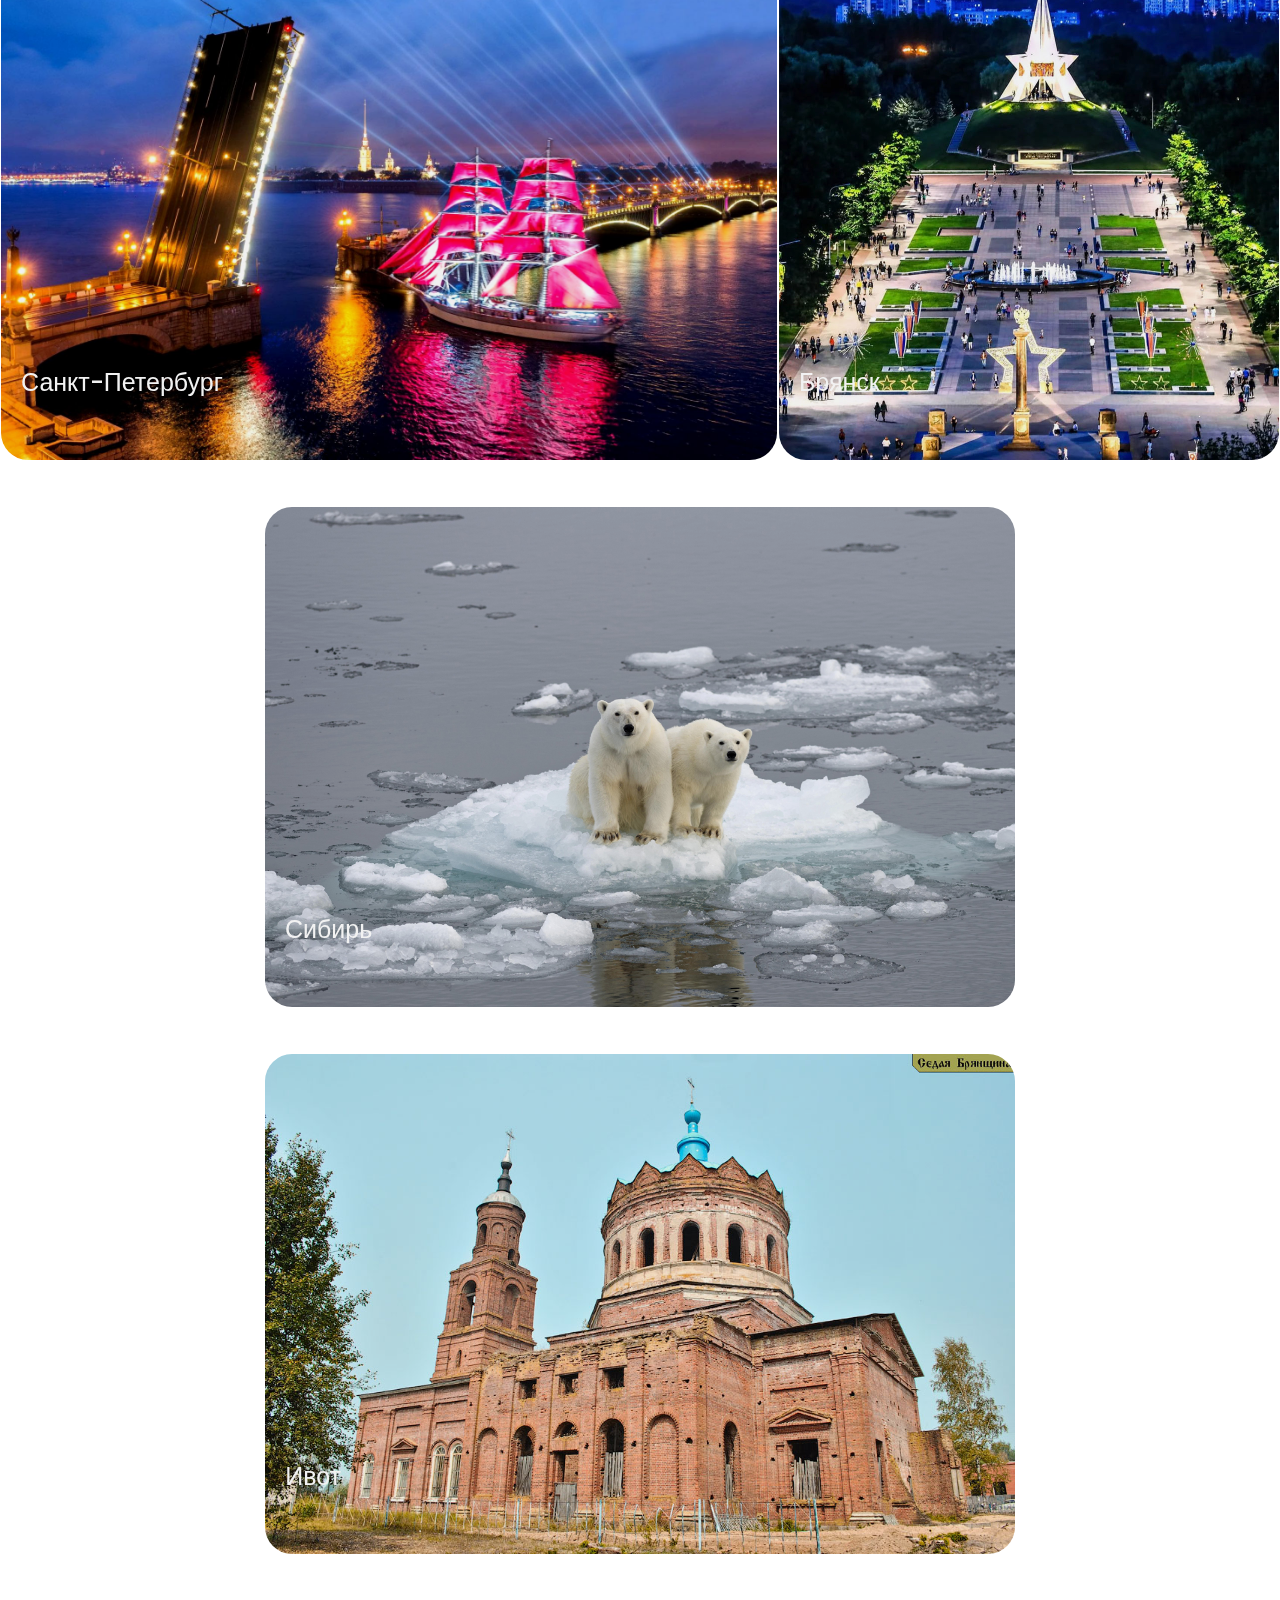
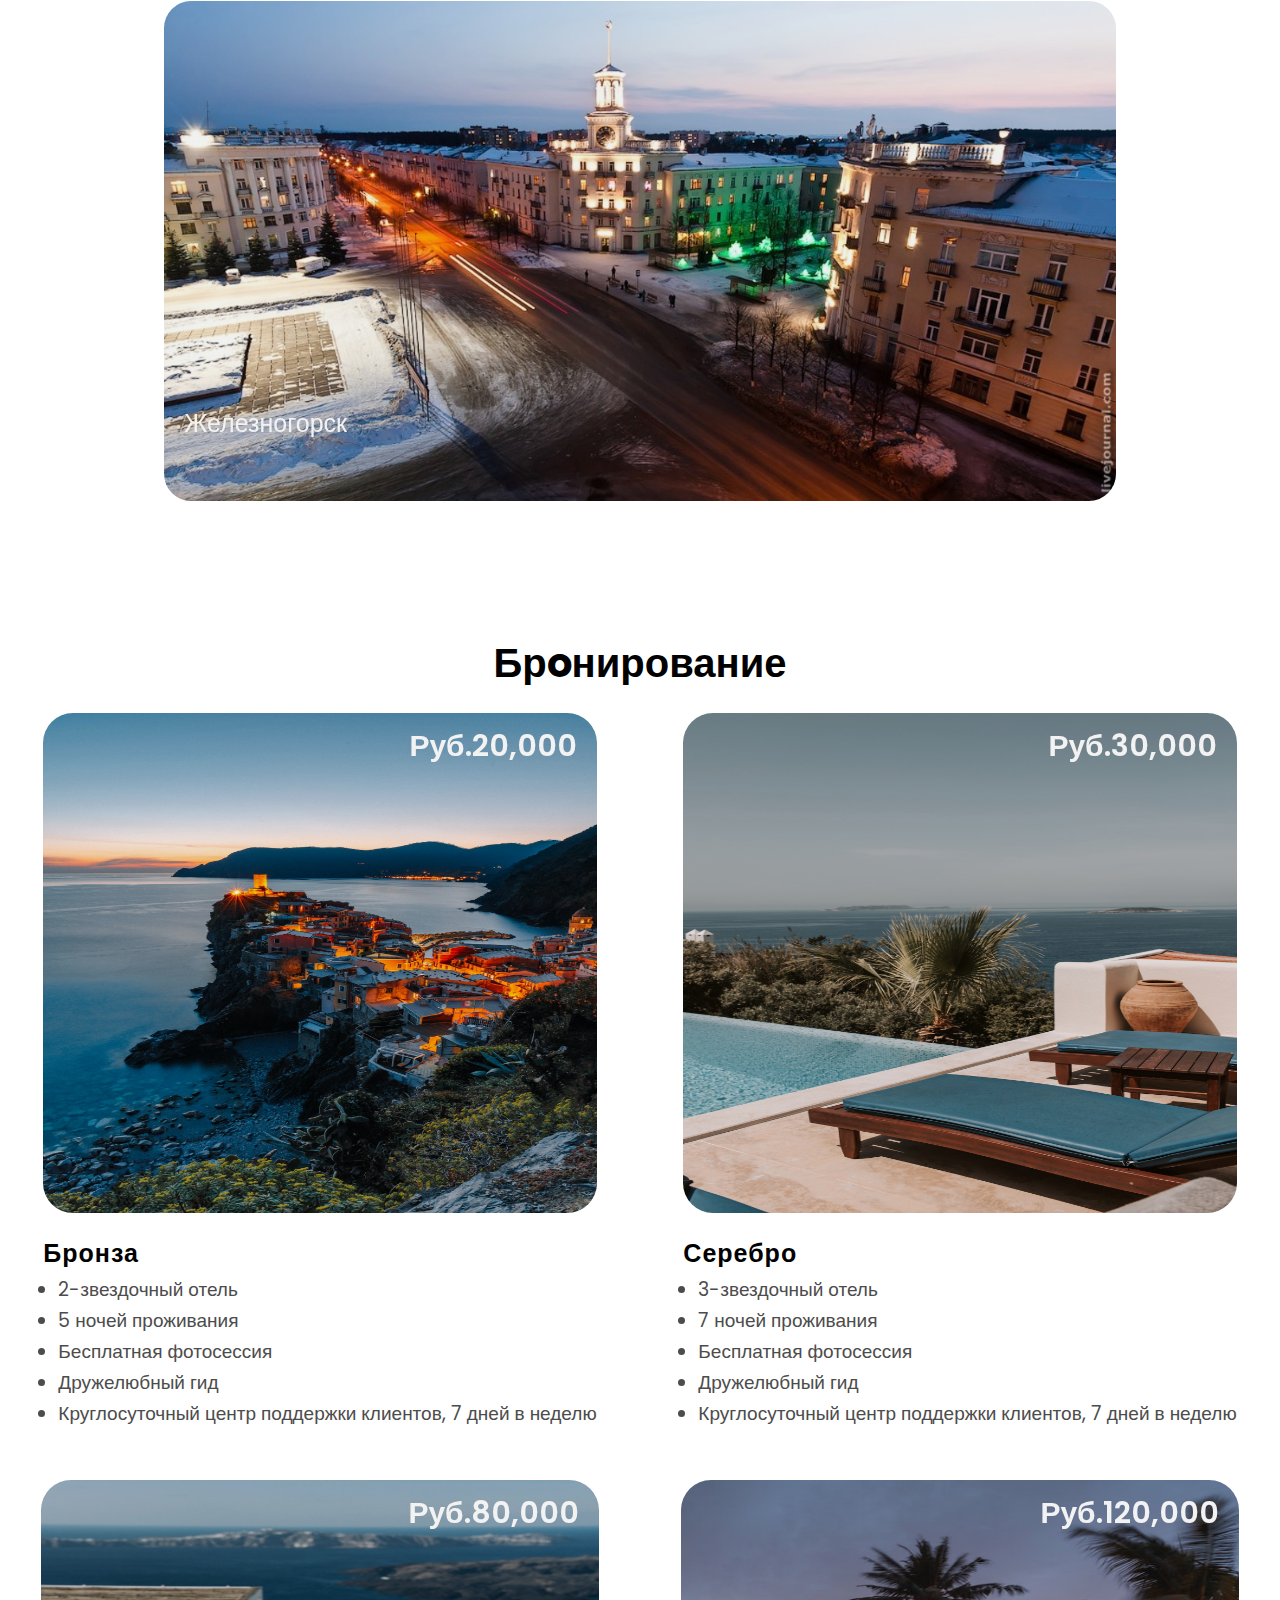
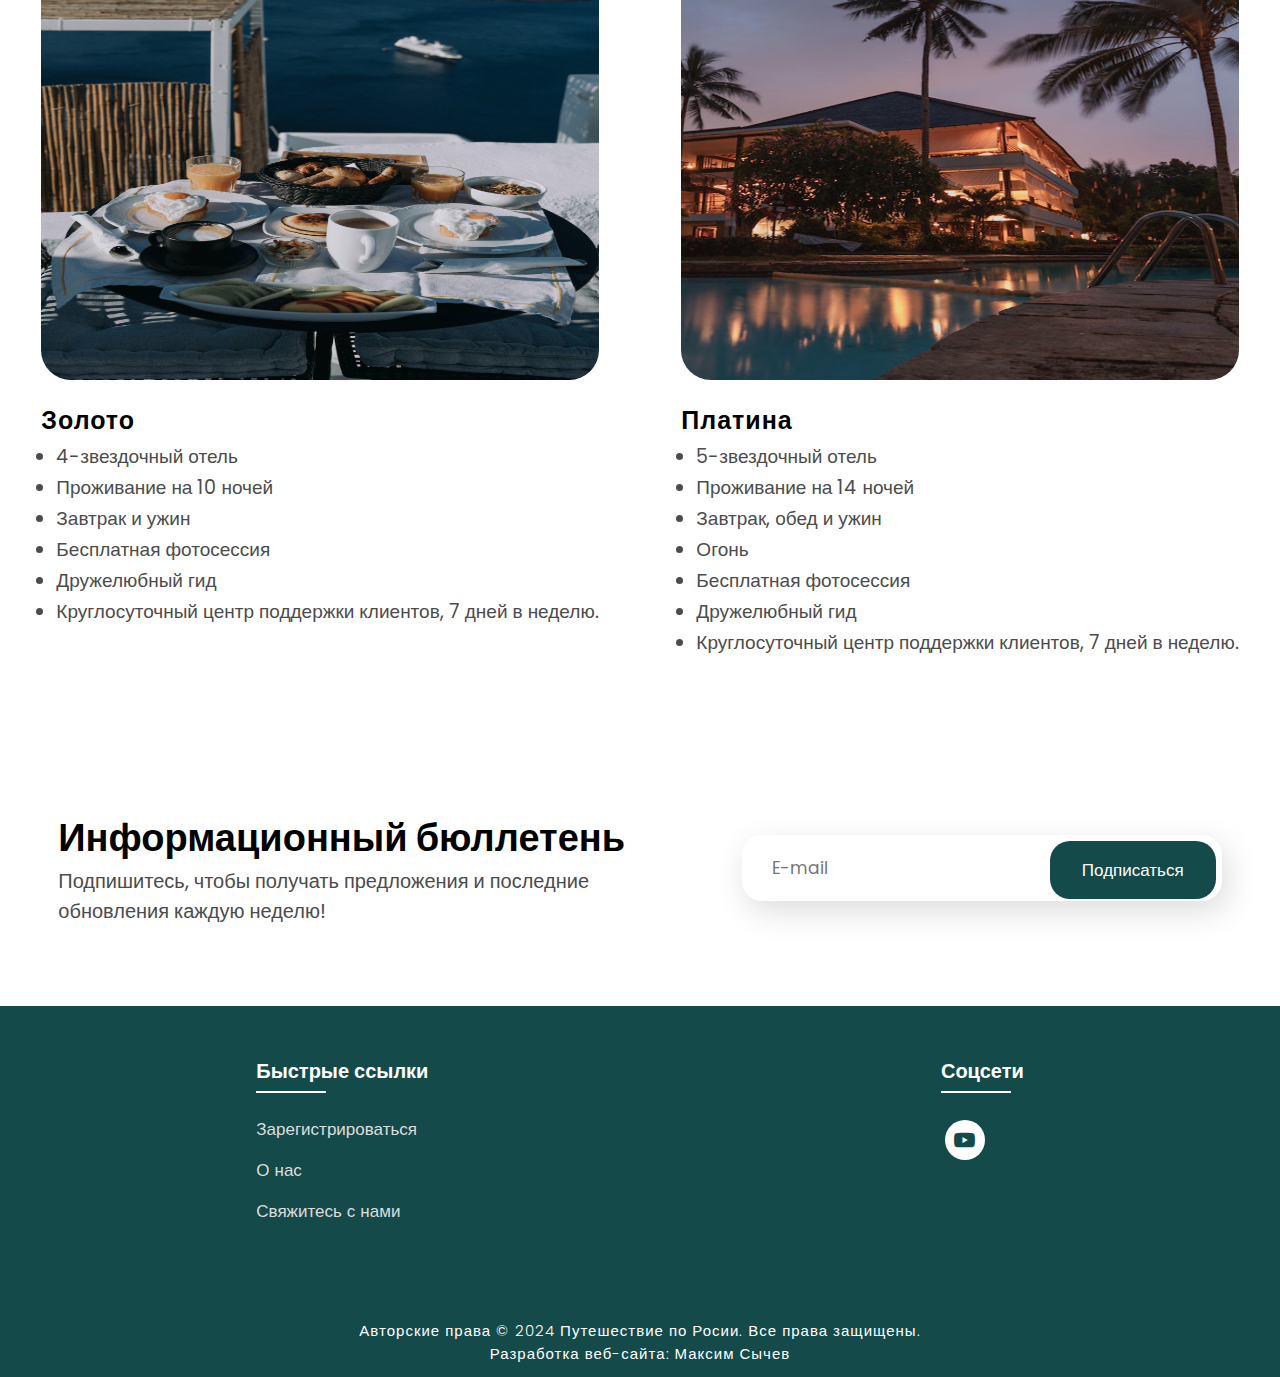
==== commit fa037661: "Add files via upload" ====
--- a/Путешествие по Росии/index.html
+++ b/Путешествие по Росии/index.html
@@ -148,7 +148,7 @@
 
 <section class="package" id="package">
     <div class="package-title">
-        <h2>Услуги авиокомпании</h2>
+        <h2>Брoнирование</h2>
     </div>
 
     <div class="package-content">
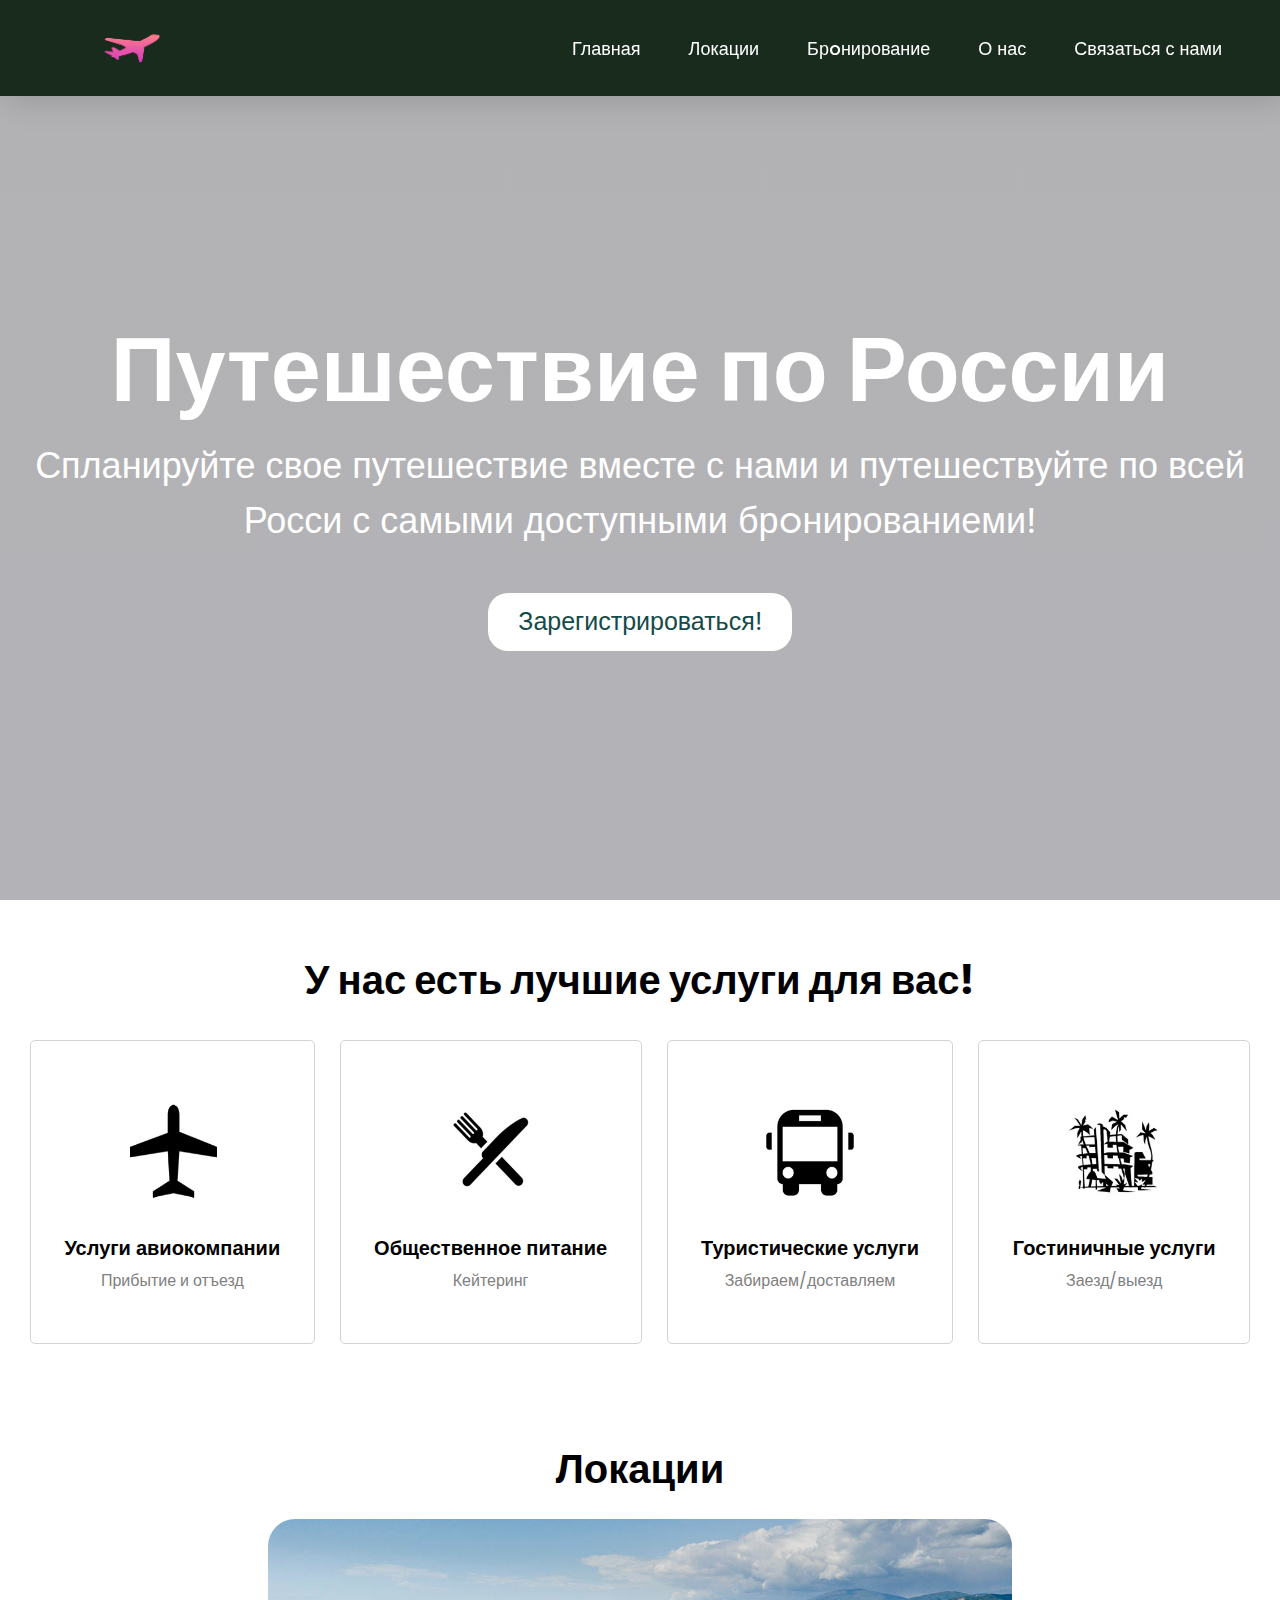
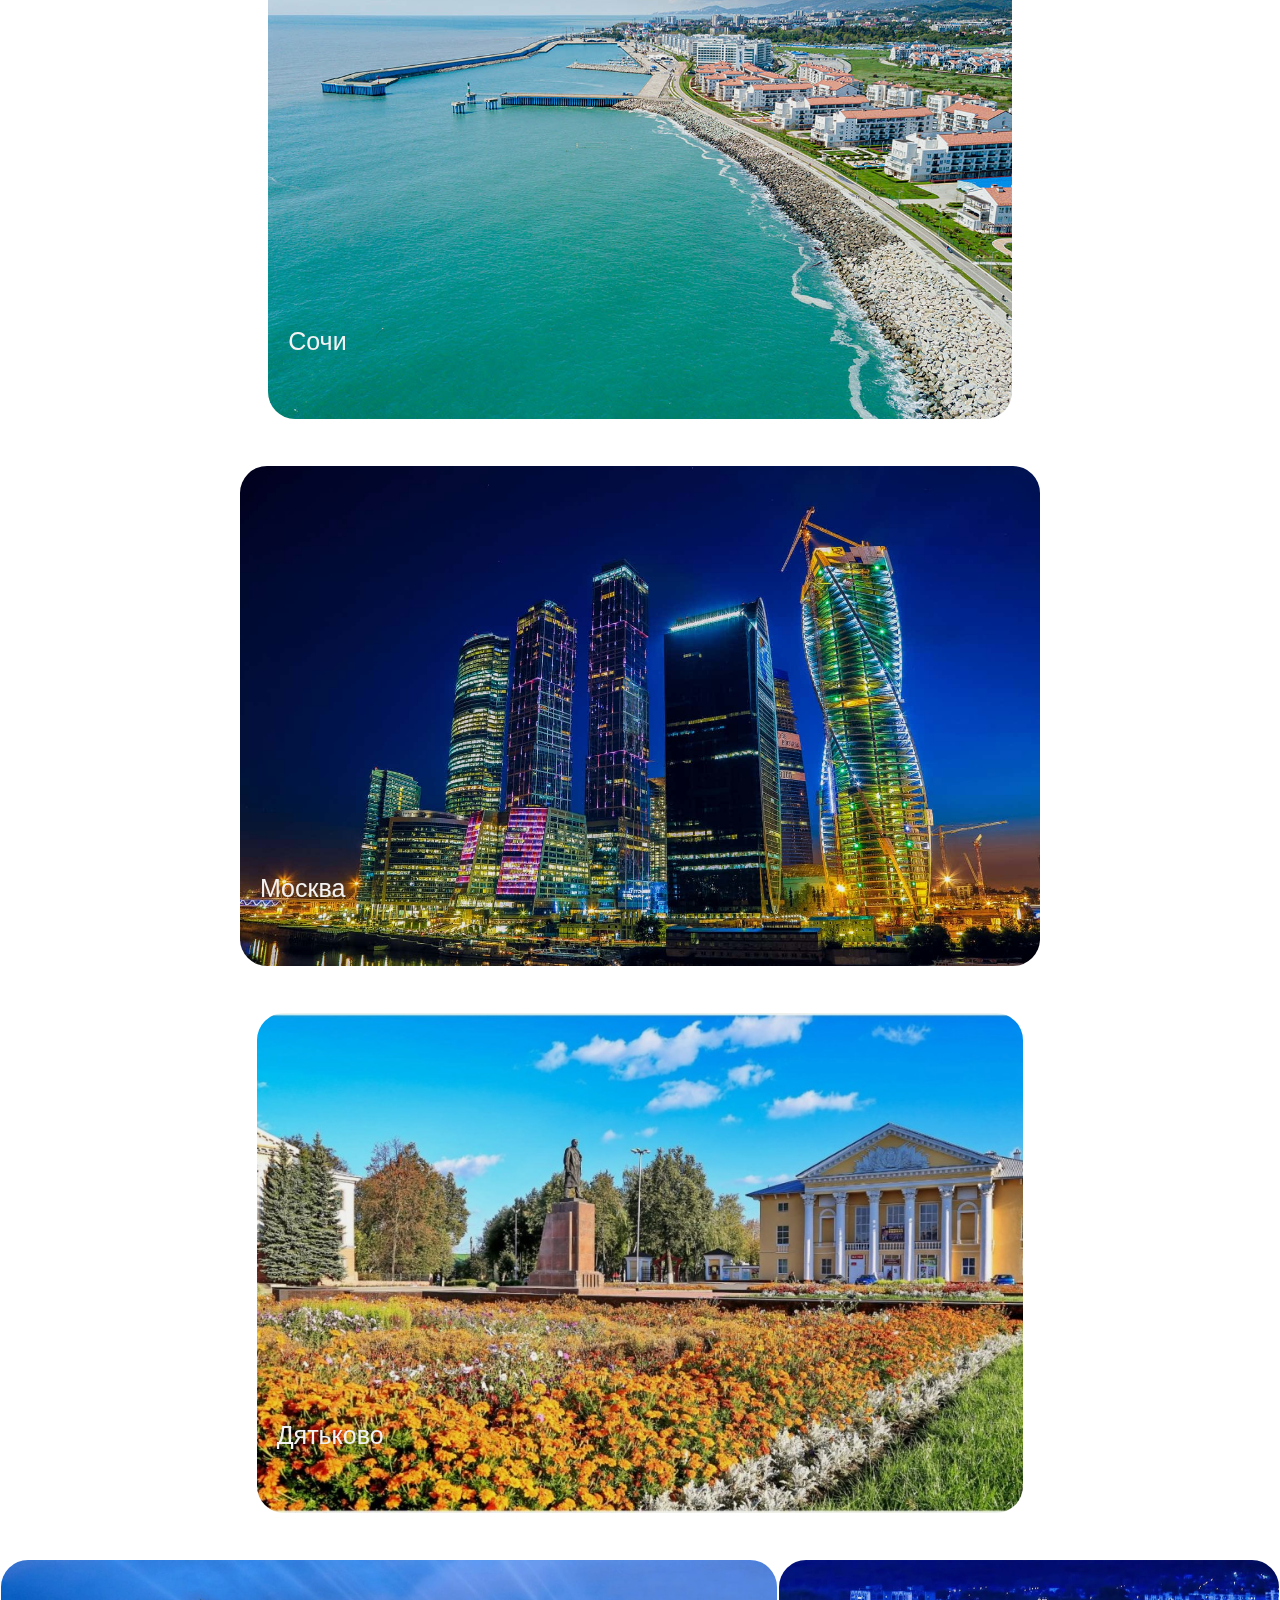
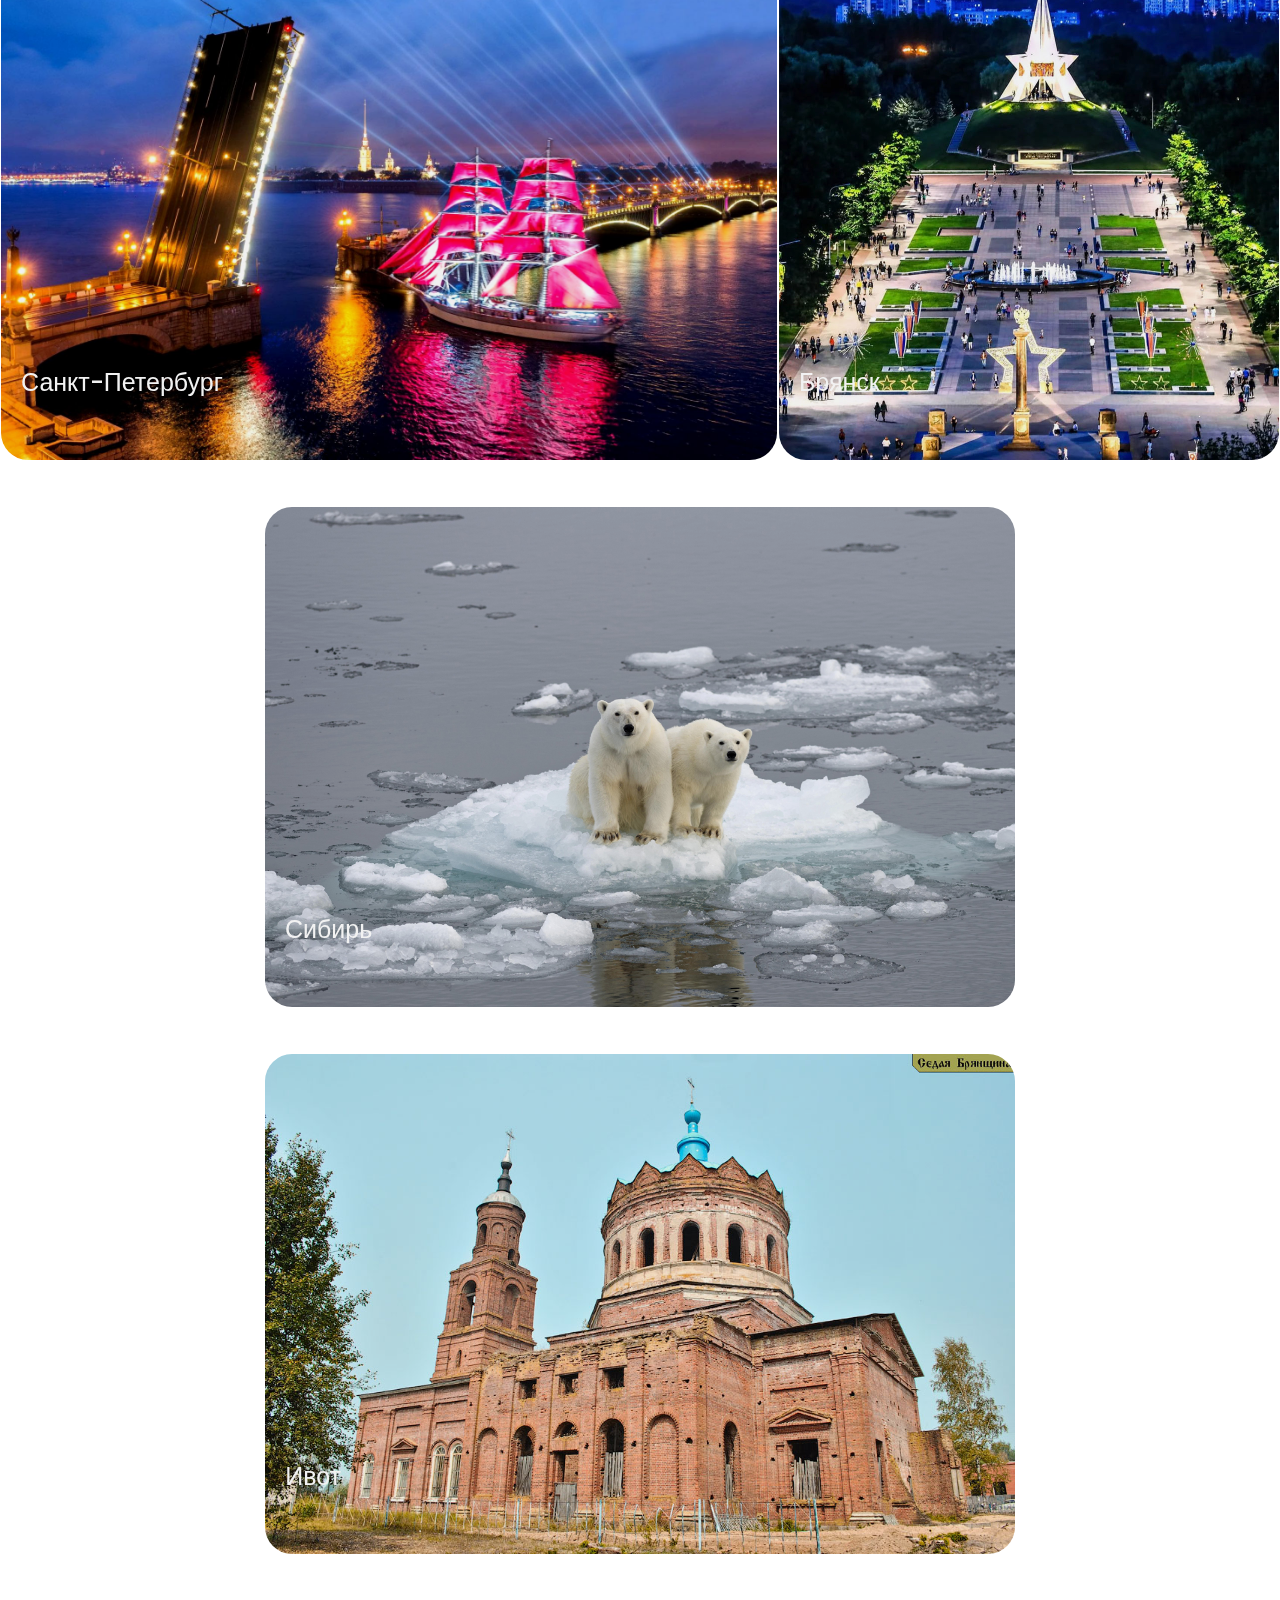
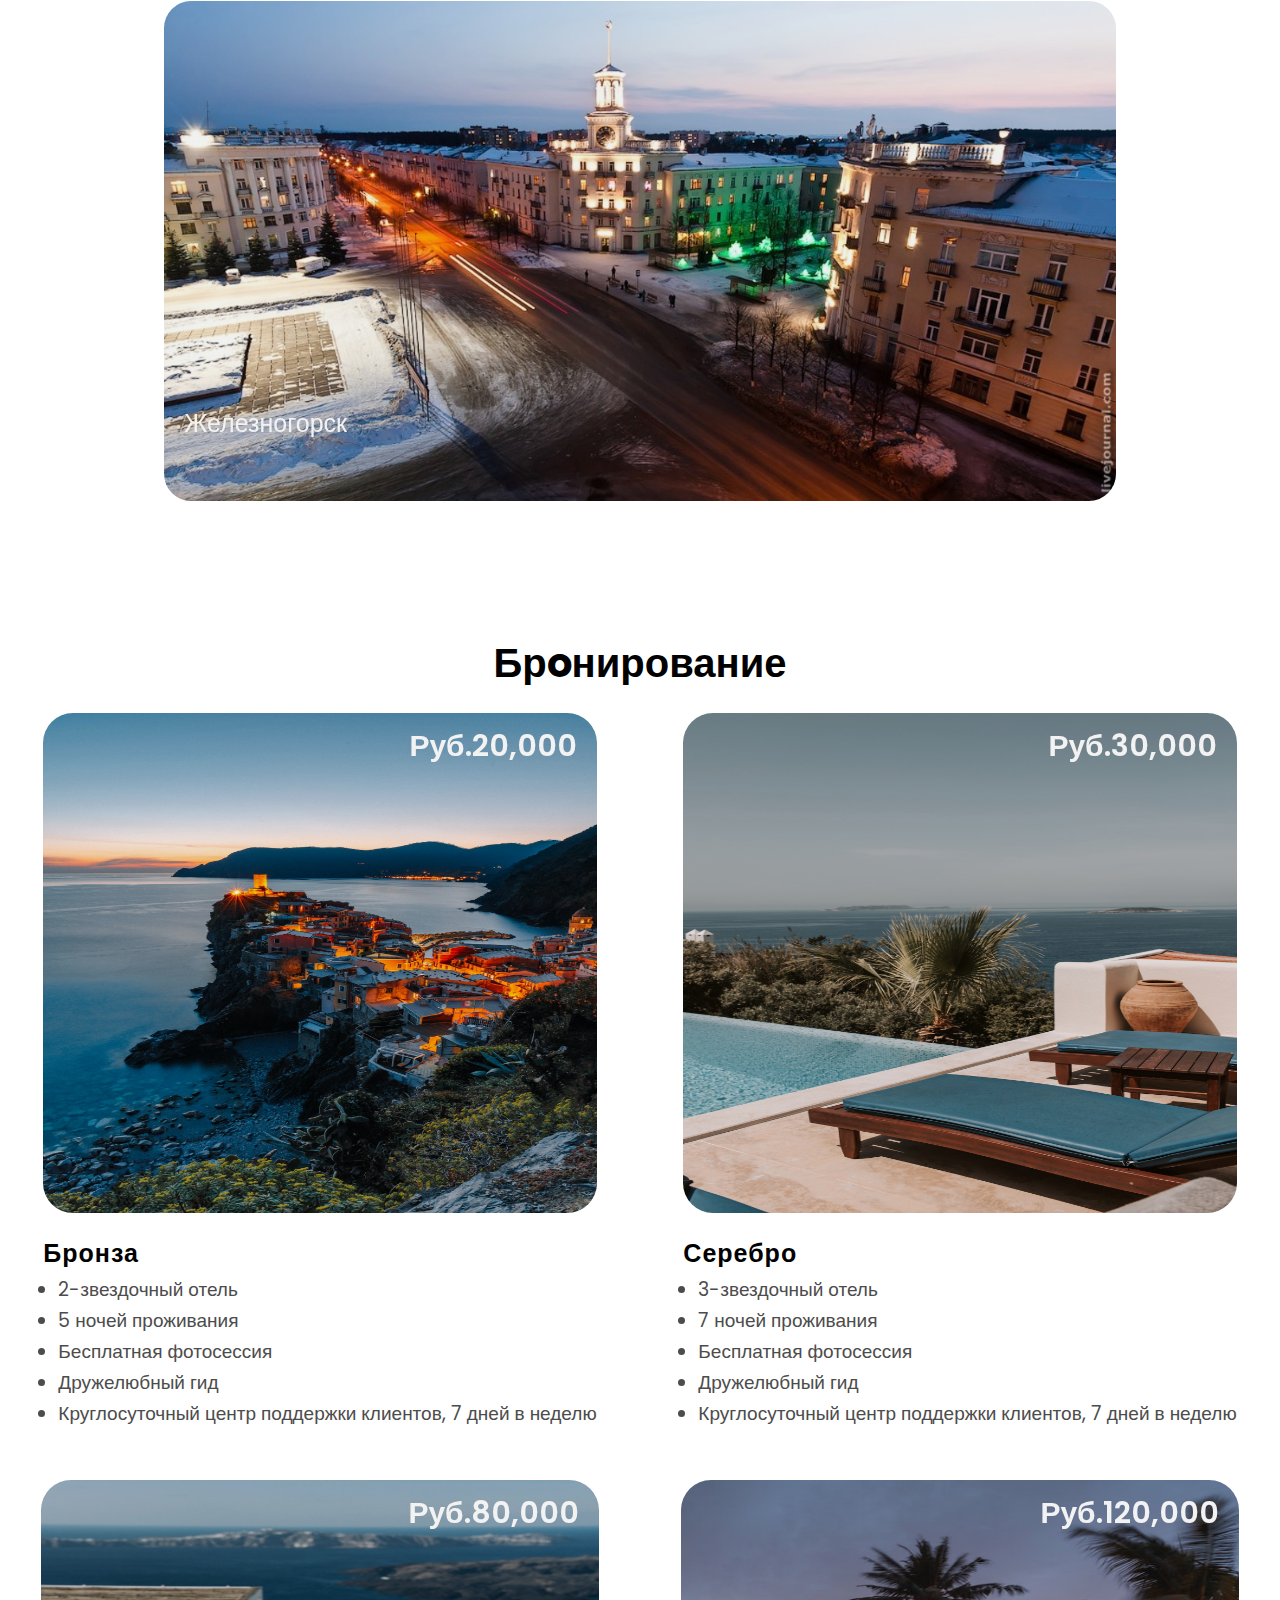
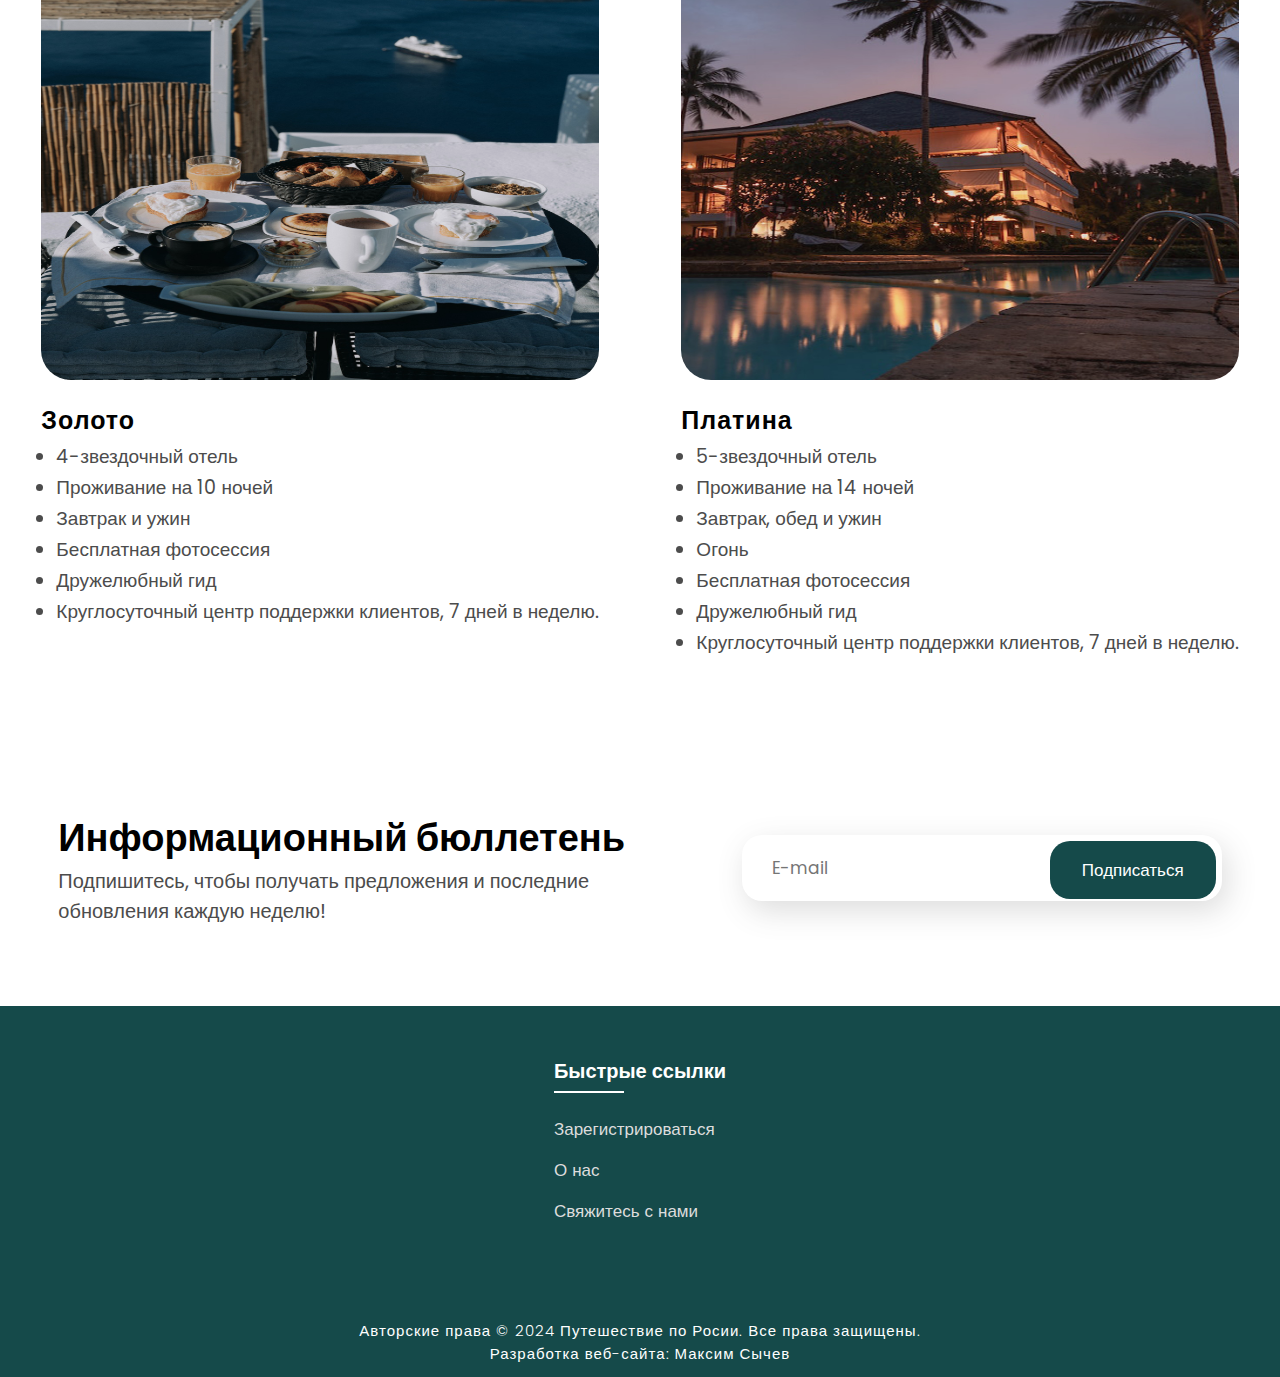
==== commit 9b10ec87: "Add files via upload" ====
--- a/Путешествие по Росии/index.html
+++ b/Путешествие по Росии/index.html
@@ -272,12 +272,6 @@
                 </ul>
             </div>
 
-            <div class="footlinks">
-                <h4>Соцсети</h4>
-                <div class="social">
-                    <a href="https://www.youtube.com/watch?v=7MdDtczKBsY" target="_blank"><i class='bx bxl-youtube' ></i></a>
-                </div>
-            </div>
             
         </div>
     </div>
